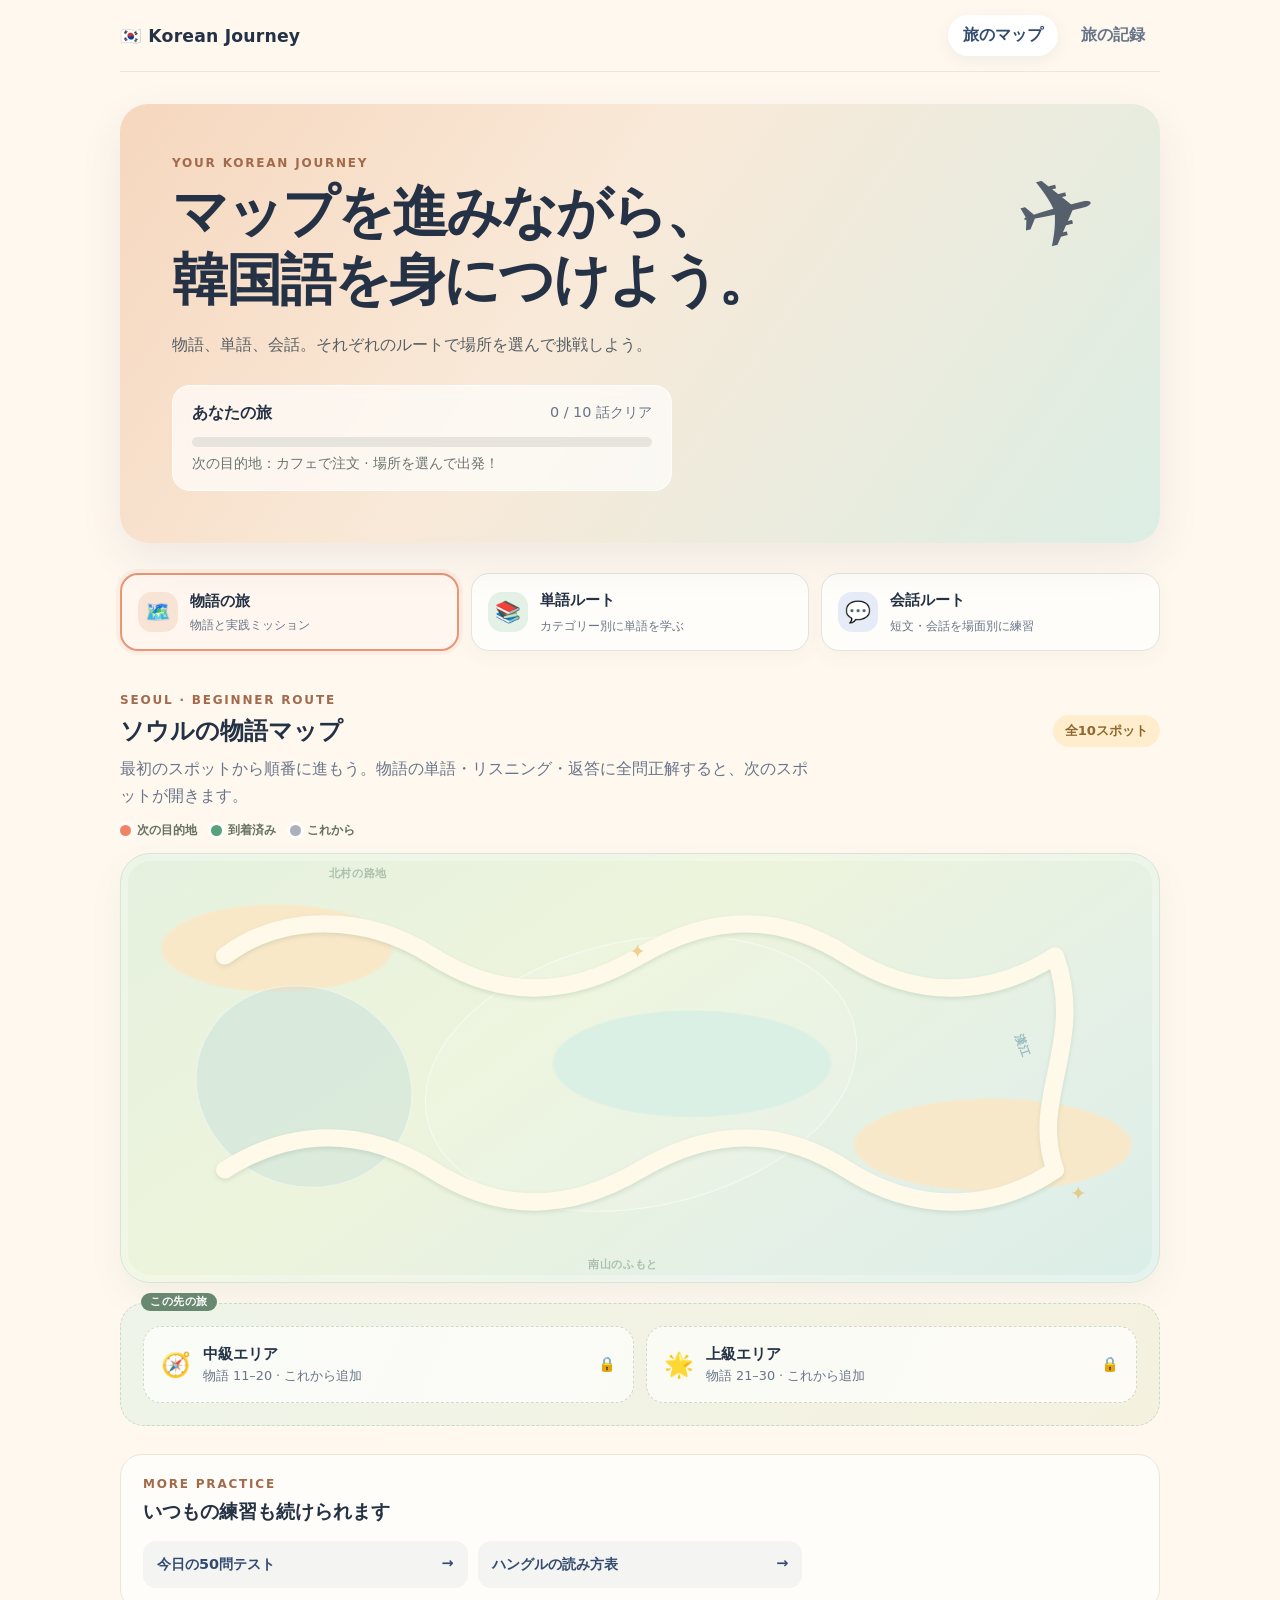
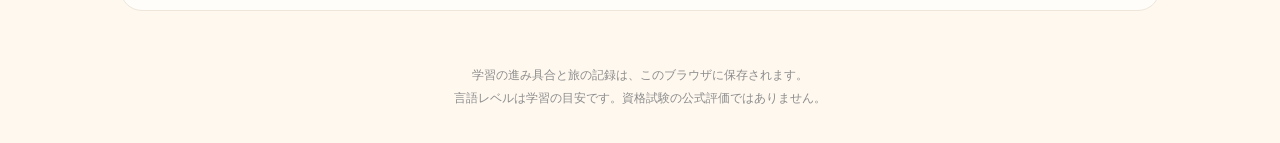
==== index.html @ 460789d8 "Add files via upload" ====
<!doctype html>
<html lang="ja">
<head>
  <meta charset="utf-8">
  <meta name="viewport" content="width=device-width, initial-scale=1">
  <meta name="theme-color" content="#fff8ef">
  <title>Korean Journey — 物語で旅する韓国語</title>
  <link rel="stylesheet" href="journey.css?v=route-progress-20261027">
  <script src="audio.js?v=female-audio-20261007" defer></script>
  <script src="journey-data.js?v=journey-episodes-20261027" defer></script>
  <script src="questions.js?v=map-lesson-card-20261027" defer></script>
  <script src="journey.js?v=route-progress-20261027" defer></script>
</head>
<body>
  <main class="journey-app">
    <header class="topbar">
      <a class="brand" href="index.html" aria-label="ホーム">🇰🇷 <span>Korean Journey</span></a>
      <nav aria-label="メニュー">
        <button class="nav-button active" data-screen="homeScreen">旅のマップ</button>
        <button class="nav-button" data-screen="albumScreen">旅の記録</button>
      </nav>
    </header>

    <section id="homeScreen" class="screen">
      <section class="hero">
        <p class="eyebrow">YOUR KOREAN JOURNEY</p>
        <h1><span id="heroTitleFirst">マップを進みながら、</span><br><span id="heroTitleSecond">韓国語を身につけよう。</span></h1>
        <p id="heroDescription">物語、単語、会話。それぞれのルートで場所を選んで挑戦しよう。</p>
        <div id="storyProgressCard" class="progress-card">
          <div class="progress-label"><strong>あなたの旅</strong><span id="progressText">0 / 10 話クリア</span></div>
          <div class="progress-track"><span id="progressFill"></span></div>
          <p id="nextGoal">最初の物語から始めましょう。</p>
        </div>
        <div id="wordProgressCard" class="progress-card route-progress-card" hidden>
          <div class="progress-label"><strong>単語ルートの進み具合</strong><span id="wordProgressText">0 / 0 カテゴリー完了</span></div>
          <div class="progress-track"><span id="wordProgressFill"></span></div>
          <p id="wordProgressDetail">レベルスポットをクリアすると進捗が記録されます。</p>
        </div>
        <div id="conversationProgressCard" class="progress-card route-progress-card" hidden>
          <div class="progress-label"><strong>会話ルートの進み具合</strong><span id="conversationProgressText">0 / 0 会話テーマ完了</span></div>
          <div class="progress-track"><span id="conversationProgressFill"></span></div>
          <p id="conversationProgressDetail">会話スポットをクリアすると進捗が記録されます。</p>
        </div>
      </section>

      <nav class="journey-route-tabs" aria-label="学習ルート">
        <button type="button" class="journey-route-tab active" data-route="story" aria-pressed="true"><span>🗺️</span><strong>物語の旅</strong><small>物語と実践ミッション</small></button>
        <button type="button" class="journey-route-tab" data-route="word" aria-pressed="false"><span>📚</span><strong>単語ルート</strong><small>カテゴリー別に単語を学ぶ</small></button>
        <button type="button" class="journey-route-tab" data-route="conversation" aria-pressed="false"><span>💬</span><strong>会話ルート</strong><small>短文・会話を場面別に練習</small></button>
      </nav>

      <div id="storyRoutePanel" class="journey-route-panel">
        <section class="map-section" aria-labelledby="mapTitle">
          <div class="section-heading"><div><p class="eyebrow">SEOUL · BEGINNER ROUTE</p><h2 id="mapTitle">ソウルの物語マップ</h2></div><span class="pill">全10スポット</span></div>
          <p class="map-instruction">最初のスポットから順番に進もう。物語の単語・リスニング・返答に全問正解すると、次のスポットが開きます。</p>
          <div class="map-legend" aria-label="マップの見方"><span><i class="legend-dot current"></i>次の目的地</span><span><i class="legend-dot cleared"></i>到着済み</span><span><i class="legend-dot locked"></i>これから</span></div>
          <div class="map-landscape">
            <span class="map-label label-north">北村の路地</span><span class="map-label label-river">漢江</span><span class="map-label label-south">南山のふもと</span>
            <svg class="route-line" viewBox="0 0 1000 420" preserveAspectRatio="none" aria-hidden="true">
              <path d="M100 100 C155 58 235 58 300 100 S430 142 500 100 S635 58 700 100 S835 142 900 100 C930 185 875 240 900 310 C840 352 765 352 700 310 S570 268 500 310 S365 352 300 310 S165 268 100 310" />
            </svg>
            <div id="storyMap" class="story-map" aria-label="物語を進めるソウルの旅ルート"></div>
            <span class="map-sparkle sparkle-one" aria-hidden="true">✦</span><span class="map-sparkle sparkle-two" aria-hidden="true">✦</span>
          </div>
          <section class="future-levels">
            <article><span>🧭</span><div><strong>中級エリア</strong><p>物語 11–20 · これから追加</p></div><span class="lock">🔒</span></article>
            <article><span>🌟</span><div><strong>上級エリア</strong><p>物語 21–30 · これから追加</p></div><span class="lock">🔒</span></article>
          </section>
        </section>
      </div>

      <section id="wordRoutePanel" class="journey-route-panel quiz-route-panel" hidden aria-labelledby="wordRouteTitle">
        <div class="section-heading"><div><p class="eyebrow">WORD TRAIL</p><h2 id="wordRouteTitle">単語ルート</h2></div><span class="pill">7エリア · 最大5レベル</span></div>
        <p class="map-instruction">カテゴリーごとにLevel 1から挑戦。選んだスポットの問題を全問解き、満点で次のレベルへ進もう。</p>
        <div class="direction-picker" role="group" aria-label="単語の出題方向">
          <button type="button" class="direction-option active" data-direction="ko-jp" aria-pressed="true">韓国語 → 日本語</button>
          <button type="button" class="direction-option" data-direction="jp-ko" aria-pressed="false">日本語 → 韓国語</button>
        </div>
        <div id="wordRouteMap" class="quiz-route-map"></div>
      </section>

      <section id="conversationRoutePanel" class="journey-route-panel quiz-route-panel" hidden aria-labelledby="conversationRouteTitle">
        <div class="section-heading"><div><p class="eyebrow">CONVERSATION TRAIL</p><h2 id="conversationRouteTitle">会話ルート</h2></div><span class="pill">短文・会話の練習</span></div>
        <p class="map-instruction">カテゴリーごとにLevel 1から挑戦。選んだスポットの短文・会話を全問解き、満点で次のレベルへ進もう。</p>
        <div class="direction-picker" role="group" aria-label="会話の出題方向">
          <button type="button" class="direction-option active" data-direction="ko-jp" aria-pressed="true">韓国語 → 日本語</button>
          <button type="button" class="direction-option" data-direction="jp-ko" aria-pressed="false">日本語 → 韓国語</button>
        </div>
        <div id="conversationRouteMap" class="quiz-route-map"></div>
      </section>

      <section class="tool-links">
        <div><p class="eyebrow">MORE PRACTICE</p><h2>いつもの練習も続けられます</h2></div>
        <div class="tool-link-grid">
          <a href="daily-test.html">今日の50問テスト <span>→</span></a>
          <a href="hangul.html">ハングルの読み方表 <span>→</span></a>
        </div>
      </section>
    </section>

    <section id="lessonScreen" class="screen" hidden>
      <button class="back-button" data-go-home>← 旅のマップ</button>
      <div id="lessonContent"></div>
    </section>

    <section id="albumScreen" class="screen" hidden>
      <button class="back-button" data-go-home>← 旅のマップ</button>
      <p class="eyebrow">MEMORY ALBUM</p>
      <h1 class="page-title">旅の記録</h1>
      <p class="lead">韓国語を使ってみた場所や日付、写真・動画を振り返れます。</p>
      <div id="albumContent" class="album-grid"></div>
    </section>

    <footer><p>学習の進み具合と旅の記録は、このブラウザに保存されます。</p><p>言語レベルは学習の目安です。資格試験の公式評価ではありません。</p></footer>
  </main>
</body>
</html>
---- journey.css ----
:root{color-scheme:light;--ink:#253246;--muted:#687589;--navy:#344b70;--coral:#e88366;--mint:#4f9b81;--gold:#e0af55;--paper:#fffdf9;--line:#eee6db;--shadow:0 16px 44px rgba(44,55,72,.08)}
*{box-sizing:border-box}body{margin:0;background:#fff8ef;color:var(--ink);font-family:system-ui,-apple-system,BlinkMacSystemFont,"Hiragino Kaku Gothic ProN","Yu Gothic",sans-serif;text-align:left}button,input,textarea{font:inherit}button{cursor:pointer}.journey-app{width:min(100% - 32px,1040px);margin:0 auto}.topbar{height:72px;display:flex;justify-content:space-between;align-items:center;border-bottom:1px solid rgba(87,74,63,.1)}.brand{color:var(--ink);text-decoration:none;font-weight:850;letter-spacing:.01em;font-size:1.08rem}.topbar nav{display:flex;gap:8px}.nav-button,.back-button,.light-button,.secondary-button{border:0;border-radius:999px;background:transparent;color:var(--muted);padding:10px 15px;font-weight:700}.nav-button.active{background:#fff;color:var(--navy);box-shadow:0 4px 16px #33415512}.screen{padding:32px 0 50px}.screen[hidden]{display:none}.hero{position:relative;overflow:hidden;padding:clamp(26px,5vw,52px);border-radius:28px;background:linear-gradient(125deg,#f6d7be 0%,#f9e9d8 42%,#dceee4 100%);box-shadow:var(--shadow)}.hero:after{content:"✈️";position:absolute;right:6%;top:12%;font-size:clamp(3rem,8vw,6rem);opacity:.75;transform:rotate(-14deg)}.eyebrow{margin:0 0 8px;color:#a26a4b;font-size:.75rem;font-weight:850;letter-spacing:.15em}.hero h1,.page-title,.lesson-heading h1{margin:0;font-size:clamp(2rem,5vw,3.5rem);line-height:1.22;letter-spacing:-.035em}.hero>p:not(.eyebrow){max-width:560px;color:#575e63;line-height:1.8}.progress-card{max-width:500px;margin-top:26px;padding:17px 19px;border:1px solid #ffffffb5;border-radius:18px;background:#ffffffa8;backdrop-filter:blur(6px)}.progress-label{display:flex;justify-content:space-between;gap:12px}.progress-label span{color:var(--muted);font-size:.9rem}.progress-track{height:10px;margin:13px 0 8px;border-radius:99px;background:#e6e4dc;overflow:hidden}.progress-track span{display:block;width:0;height:100%;border-radius:inherit;background:linear-gradient(90deg,var(--coral),var(--gold),var(--mint));transition:width .3s}.progress-card p{margin:0;color:#69746f;font-size:.86rem}.map-section,.tool-links{margin-top:42px}.section-heading{display:flex;justify-content:space-between;align-items:end;margin-bottom:16px}.section-heading h2,.tool-links h2{margin:0;font-size:1.5rem}.pill{padding:7px 12px;border-radius:99px;background:#ffedce;color:#8d6830;font-size:.82rem;font-weight:700}.story-map{display:grid;grid-template-columns:repeat(2,minmax(0,1fr));gap:13px}.episode-card{position:relative;display:grid;grid-template-columns:48px 1fr auto;align-items:center;gap:12px;min-height:124px;padding:18px;border:1px solid var(--line);border-radius:20px;background:var(--paper);box-shadow:0 8px 22px rgba(44,55,72,.04)}.episode-card:nth-child(3n+2){background:#f5fbf8}.episode-card:nth-child(3n){background:#fffaf0}.episode-card.is-locked{opacity:.66}.episode-card.is-cleared{border-color:#9dcbb1}.episode-number{display:grid;place-items:center;width:46px;height:46px;border-radius:15px;background:#f8dfcf;color:#985e43;font-weight:850}.episode-card:nth-child(3n+2) .episode-number{background:#dcede3;color:#37775f}.episode-card:nth-child(3n) .episode-number{background:#f6ebc9;color:#8b6a27}.episode-info{min-width:0}.episode-level{color:#937c6b;font-size:.7rem;font-weight:750;letter-spacing:.04em}.episode-info h3{margin:3px 0;font-size:1rem}.episode-info p{margin:0;color:var(--muted);font-size:.82rem;line-height:1.5}.episode-action{border:0;border-radius:999px;background:var(--navy);color:white;padding:9px 12px;font-size:.78rem;font-weight:750;white-space:nowrap}.episode-action:disabled{background:#e4e5e5;color:#7c8288;cursor:default}.cleared-tag{position:absolute;top:9px;right:12px;color:var(--mint);font-size:.7rem;font-weight:800}.future-levels{display:grid;grid-template-columns:1fr 1fr;gap:12px;margin-top:22px}.future-levels article{display:flex;align-items:center;gap:12px;padding:17px;border:1px dashed #d9d1c6;border-radius:18px;background:#ffffff80}.future-levels article>span:first-child{font-size:1.5rem}.future-levels article div{flex:1}.future-levels strong{font-size:.95rem}.future-levels p{margin:3px 0 0;color:var(--muted);font-size:.8rem}.lock{font-size:.9rem}.tool-links{padding:22px;border:1px solid var(--line);border-radius:22px;background:#fffdf9}.tool-links h2{font-size:1.2rem}.tool-link-grid{display:grid;grid-template-columns:repeat(3,1fr);gap:10px;margin-top:16px}.tool-link-grid a{display:flex;justify-content:space-between;gap:10px;padding:14px;border-radius:13px;background:#f4f5f3;color:var(--navy);font-weight:700;font-size:.9rem;text-decoration:none}.tool-link-grid a:hover{background:#eaf1ec}.back-button{margin:0 0 20px;padding-left:0;color:var(--navy)}.lesson-heading{margin:0 0 22px}.lesson-heading h1{font-size:clamp(1.9rem,4vw,2.8rem)}.lead{max-width:680px;color:var(--muted);line-height:1.75}.stage-nav{display:flex;gap:7px;overflow-x:auto;padding:0 0 9px;margin:0 0 18px;list-style:none}.stage-nav li{flex:none;padding:8px 12px;border:1px solid var(--line);border-radius:99px;color:#8a8d91;background:white;font-size:.78rem;font-weight:700}.stage-nav li.active{border-color:#e9a183;background:#fff0e8;color:#a9543f}.stage-nav li.done{border-color:#a9d0bc;background:#edf8f1;color:#3d8062}.lesson-card{padding:clamp(18px,4vw,30px);border:1px solid var(--line);border-radius:24px;background:white;box-shadow:var(--shadow)}.card-intro{margin-top:0;color:var(--muted);line-height:1.7}.light-button,.secondary-button{border:1px solid #e8e3dc;background:#fff;color:var(--navy)}.dialogue-list{display:grid;gap:12px;padding:0;margin:18px 0;list-style:none}.dialogue-line{width:min(88%,650px);padding:13px 16px;border-radius:16px;background:#f7f4ef}.dialogue-line.from-b{justify-self:end;background:#edf7f1}.dialogue-line small{color:#9a775f;font-size:.76rem;font-weight:750}.line-korean{margin:5px 0;font-size:1.2rem;font-weight:800;line-height:1.5}.line-japanese{margin:4px 0;color:var(--muted)}.audio-button{padding:8px 12px;border:0;border-radius:99px;background:#fff0e7;color:#a5553d;font-size:.84rem;font-weight:750}.audio-large{margin:8px 0 2px;padding:12px 19px;background:#ecf5ef;color:#39755d}.status-text{min-height:1.4em;color:#6e7a83;font-size:.88rem}.primary-button,.mic-button{display:block;width:100%;min-height:52px;margin-top:14px;padding:13px 18px;border:0;border-radius:15px;background:var(--navy);color:white;font-weight:800}.mic-button{background:#39896f}.primary-button:hover,.episode-action:not(:disabled):hover{filter:brightness(1.08)}.quiz-card h2{font-size:clamp(1.3rem,3vw,1.8rem);line-height:1.5}.quiz-count{color:#a26a4b;font-weight:800}.quiz-korean{font-size:2.4rem!important}.answer-choices{display:grid;grid-template-columns:repeat(2,minmax(0,1fr));gap:10px;margin-top:20px}.choice-button{min-height:58px;padding:12px;border:1px solid #e8e3dc;border-radius:14px;background:#fff;color:var(--ink);font-weight:700;text-align:left}.choice-button:hover:not(:disabled){border-color:#c8aa8a;background:#fffaf4}.choice-button.correct{border-color:#7cb697;background:#edf8f1;color:#31724f}.choice-button.incorrect{border-color:#dc8b7d;background:#fff0ed;color:#a84d40}.quiz-feedback{min-height:1.5em;color:#687589;line-height:1.6}.reply-prompt{padding:16px;border-radius:15px;background:#f7f4ef;font-size:1.1rem;font-weight:750;line-height:1.7}.mission-form{display:grid;gap:14px}.mission-form h2{margin:0}.mission-form label{display:grid;gap:7px;color:#526072;font-size:.9rem;font-weight:750}.mission-form input,.mission-form textarea{width:100%;padding:12px;border:1px solid #dcdfe2;border-radius:11px;background:white;color:var(--ink)}.mission-form input[type=file]{padding:10px}.album-grid{display:grid;grid-template-columns:repeat(2,minmax(0,1fr));gap:14px}.album-card,.empty-album{padding:20px;border:1px solid var(--line);border-radius:18px;background:white;box-shadow:var(--shadow)}.album-card h2{margin:0;font-size:1.1rem}.album-card p{color:#677384;line-height:1.6}.album-meta{font-size:.82rem}.album-media{display:block;width:100%;max-height:340px;object-fit:cover;border-radius:12px}.empty-album{grid-column:1/-1;color:var(--muted)}footer{padding:0 0 30px;text-align:center;color:#8b8c8c;font-size:.76rem}footer p{margin:6px 0}
@media(max-width:700px){.journey-app{width:min(100% - 22px,600px)}.topbar{height:60px}.brand{font-size:.95rem}.nav-button{padding:8px 10px;font-size:.85rem}.screen{padding-top:18px}.hero{border-radius:22px;padding:25px 21px}.hero:after{right:4%;top:14%;font-size:2.7rem;opacity:.55}.hero h1{font-size:2.05rem;max-width:80%}.hero>p:not(.eyebrow){font-size:.9rem}.progress-card{padding:14px}.story-map{grid-template-columns:1fr;gap:10px}.episode-card{min-height:106px;padding:14px;grid-template-columns:42px 1fr auto;gap:10px}.episode-number{width:40px;height:40px}.episode-action{padding:9px;font-size:.74rem}.future-levels{grid-template-columns:1fr}.tool-links{padding:18px}.tool-link-grid{grid-template-columns:1fr}.tool-link-grid a{padding:13px}.section-heading h2,.tool-links h2{font-size:1.28rem}.lesson-card{border-radius:19px}.dialogue-line{width:94%}.line-korean{font-size:1.08rem}.answer-choices{grid-template-columns:1fr;gap:8px}.choice-button{min-height:53px}.album-grid{grid-template-columns:1fr}.page-title{font-size:2rem}}
@media(prefers-reduced-motion:reduce){*,*::before,*::after{scroll-behavior:auto!important;transition:none!important}}

/* Journey map: make the route and its story destinations the main home experience. */
.map-instruction{max-width:700px;margin:-7px 0 13px;color:var(--muted);line-height:1.65}
.map-legend{display:flex;flex-wrap:wrap;gap:14px;margin:0 0 14px;color:#657264;font-size:.78rem;font-weight:700}
.map-legend span{display:inline-flex;align-items:center;gap:6px}
.legend-dot{width:11px;height:11px;border-radius:50%;background:#b8c0c2;box-shadow:0 0 0 3px #ffffffa8}
.legend-dot.current{background:#f18465}.legend-dot.cleared{background:#55a37c}.legend-dot.locked{background:#aab1ba}
.map-landscape{position:relative;isolation:isolate;overflow:hidden;min-height:430px;padding:24px;border:1px solid #d7e5d8;border-radius:30px;background:radial-gradient(ellipse at 15% 22%,#f9e8c8 0 9%,transparent 9.5%),radial-gradient(ellipse at 84% 68%,#f8e8ca 0 11%,transparent 11.5%),radial-gradient(ellipse at 55% 49%,#d8efe2 0 17%,transparent 17.5%),linear-gradient(145deg,#e5f1df,#edf4dc 40%,#e4f0e7 75%,#dbeee8);box-shadow:inset 0 0 0 7px #ffffff42,0 14px 34px #496b4e12}
.map-landscape:before,.map-landscape:after{position:absolute;z-index:-1;content:"";border:1px solid #ffffff80;border-radius:50%;pointer-events:none}
.map-landscape:before{width:42%;height:62%;left:29%;top:20%;background:#ffffff18;transform:rotate(-12deg)}
.map-landscape:after{width:21%;height:46%;left:7%;top:31%;background:#b6d7dc55;transform:rotate(24deg)}
.map-label{position:absolute;z-index:0;color:#6d917d80;font-size:.7rem;font-weight:800;letter-spacing:.06em;pointer-events:none}
.label-north{top:12px;left:20%}.label-river{right:12%;top:43%;color:#538d9a8c;transform:rotate(70deg)}.label-south{bottom:10px;left:45%}
.route-line{position:absolute;inset:0;width:100%;height:100%;z-index:0;overflow:visible;pointer-events:none}
.route-line path{fill:none;stroke:#fff9e9;stroke-width:17;stroke-linecap:round;stroke-linejoin:round;filter:drop-shadow(0 2px 2px #73947836)}
.map-sparkle{position:absolute;z-index:0;color:#e6b959a8;font-size:1.2rem;pointer-events:none}.sparkle-one{top:20%;left:49%}.sparkle-two{right:7%;bottom:18%}
.journey-app .story-map{position:relative;z-index:1;display:grid;grid-template-columns:repeat(5,minmax(0,1fr));grid-template-rows:repeat(2,minmax(175px,1fr));gap:0 8px;min-height:380px}
.map-stop-wrap{display:flex;align-items:center;min-width:0;padding:8px}
.map-stop-wrap:nth-child(-n+5){grid-row:1}.map-stop-wrap:nth-child(1){grid-column:1}.map-stop-wrap:nth-child(2){grid-column:2}.map-stop-wrap:nth-child(3){grid-column:3}.map-stop-wrap:nth-child(4){grid-column:4}.map-stop-wrap:nth-child(5){grid-column:5}
.map-stop-wrap:nth-child(n+6){grid-row:2}.map-stop-wrap:nth-child(6){grid-column:5}.map-stop-wrap:nth-child(7){grid-column:4}.map-stop-wrap:nth-child(8){grid-column:3}.map-stop-wrap:nth-child(9){grid-column:2}.map-stop-wrap:nth-child(10){grid-column:1}
.map-stop{position:relative;display:flex;flex-direction:column;align-items:flex-start;gap:5px;width:100%;min-height:150px;padding:14px 13px 13px;border:1px solid #ffffffd9;border-radius:20px;background:#fffefaed;color:var(--ink);text-align:left;box-shadow:0 7px 20px #33415518;transition:transform .18s,box-shadow .18s,border-color .18s}
.map-stop:not(:disabled):hover{transform:translateY(-3px);box-shadow:0 12px 24px #33415525}
.map-stop-wrap.is-current .map-stop{border:2px solid #ee9878;background:#fffaf3;box-shadow:0 0 0 5px #ee98782c,0 10px 25px #33415520}
.map-stop-wrap.is-cleared .map-stop{border-color:#90c6a4;background:#f6fff8ed}
.map-stop:disabled{cursor:not-allowed;color:#828b8c;background:#f5f6f2dd}
.stop-marker{display:grid;place-items:center;width:36px;height:36px;margin-top:0;border:3px solid white;border-radius:50%;background:#ed9876;font-size:1.12rem;box-shadow:0 3px 9px #33415520}
.map-stop-wrap.is-cleared .stop-marker{background:#64ad82}.map-stop:disabled .stop-marker{background:#abb3b1;filter:grayscale(.45)}
.stop-number{position:absolute;top:10px;right:11px;color:#89928c;font-size:.68rem;font-weight:850;letter-spacing:.06em}
.stop-details{display:grid;gap:3px;width:100%;min-width:0}
.stop-location{overflow:hidden;color:#668470;font-size:.65rem;font-weight:800;text-overflow:ellipsis;white-space:nowrap}
.stop-title{font-size:.87rem;line-height:1.35}
.stop-scene{display:-webkit-box;overflow:hidden;color:#6f7981;font-size:.69rem;line-height:1.4;-webkit-box-orient:vertical;-webkit-line-clamp:2}
.stop-state{margin-top:3px;color:#9d644e;font-size:.64rem;font-weight:800;line-height:1.35}
.map-stop-wrap.is-cleared .stop-state{color:#39835d}.map-stop:disabled .stop-state{color:#788183}
.future-levels{position:relative;margin-top:20px;padding:22px;border:1px dashed #c9d9cc;border-radius:24px;background:linear-gradient(115deg,#eef4e9,#f5f1df)}
.future-levels:before{content:"この先の旅";position:absolute;top:-11px;left:20px;padding:2px 9px;border-radius:99px;background:#698871;color:white;font-size:.68rem;font-weight:800;letter-spacing:.05em}
.future-levels article{border-color:#d1d9c9;background:#ffffffad}
.tool-links{margin-top:28px}
@media(max-width:760px){
  .map-landscape{min-height:0;padding:18px 12px 18px 27px;border-radius:24px}
  .map-landscape:after{width:12%;height:70%;left:8px;top:15%;transform:rotate(7deg)}
  .route-line{display:none}
  .journey-app .story-map{display:grid;grid-template-columns:1fr;grid-template-rows:none;gap:9px;min-height:0}
  .map-stop-wrap,.map-stop-wrap:nth-child(n){grid-column:1;grid-row:auto;position:relative;padding:3px 0 3px 12px}
  .map-stop-wrap:before{position:absolute;left:0;top:-12px;bottom:-12px;width:3px;border-radius:99px;background:repeating-linear-gradient(to bottom,#fff7e7 0 8px,#c3d8c2 8px 15px);content:""}
  .map-stop-wrap:first-child:before{top:50%}.map-stop-wrap:last-child:before{bottom:50%}
  .map-stop{display:grid;grid-template-columns:38px 1fr;align-items:center;column-gap:10px;min-height:94px;padding:12px;border-radius:17px}
  .stop-marker{grid-column:1;grid-row:1 / span 2;width:35px;height:35px;margin:0}
  .stop-number{top:9px;right:10px}
  .stop-details{grid-column:2;grid-row:1 / span 2;padding-right:18px}
  .stop-location{font-size:.68rem}.stop-title{font-size:.91rem}.stop-scene{font-size:.73rem;-webkit-line-clamp:1}.stop-state{font-size:.68rem}
  .map-label{font-size:.62rem}.label-north{left:auto;right:14px;top:8px}.label-river{display:none}.label-south{left:auto;right:14px;bottom:6px}
}
@media(max-width:420px){.map-instruction{font-size:.89rem}.map-legend{gap:9px;font-size:.7rem}.map-landscape{padding-left:20px;padding-right:9px}.stop-scene{max-width:250px}}

.journey-route-tabs{display:grid;grid-template-columns:repeat(3,minmax(0,1fr));gap:12px;margin:30px 0 24px}
.journey-route-tab{display:grid;grid-template-columns:42px 1fr;grid-template-rows:auto auto;align-items:center;column-gap:10px;min-height:78px;padding:13px 16px;border:1px solid #e5e3db;border-radius:18px;background:#fffdf9;color:var(--ink);text-align:left;box-shadow:0 7px 20px #3341550a;transition:transform .18s,border-color .18s,box-shadow .18s}
.journey-route-tab:hover{transform:translateY(-2px);box-shadow:0 10px 25px #33415515}
.journey-route-tab.active{border:2px solid #e99576;background:#fff7ef;box-shadow:0 0 0 4px #e995761a}
.journey-route-tab>span{grid-row:1 / span 2;display:grid;place-items:center;width:40px;height:40px;border-radius:14px;background:#f7e4d5;font-size:1.3rem}
.journey-route-tab:nth-child(2)>span{background:#e3f1e7}.journey-route-tab:nth-child(3)>span{background:#e5ebf7}
.journey-route-tab strong{font-size:.94rem}.journey-route-tab small{color:var(--muted);font-size:.72rem;line-height:1.4}
.journey-route-panel[hidden]{display:none}
.quiz-route-panel{padding-top:22px}
.direction-picker{display:flex;flex-wrap:wrap;gap:8px;margin:16px 0 20px}
.direction-option{padding:9px 14px;border:1px solid #dfe4de;border-radius:999px;background:#fff;color:#53625a;font-size:.82rem;font-weight:750}
.direction-option.active{border-color:#5d9b7d;background:#eaf5ee;color:#2d6e4e}
.quiz-route-map{display:grid;grid-template-columns:repeat(2,minmax(0,1fr));gap:16px}
.quiz-zone{position:relative;overflow:hidden;padding:18px 18px 16px;border:1px solid #e4e6dc;border-radius:22px;background:linear-gradient(145deg,#fffefa,#f6f8ef);box-shadow:0 9px 24px #344b7009}
.quiz-zone:after{position:absolute;right:-30px;bottom:-50px;width:140px;height:140px;border:1px solid #d9e8d977;border-radius:50%;content:"";pointer-events:none}
.quiz-zone.tone-coral{background:linear-gradient(145deg,#fffaf4,#f9eee5)}.quiz-zone.tone-mint{background:linear-gradient(145deg,#f7fff9,#eaf4e9)}.quiz-zone.tone-blue{background:linear-gradient(145deg,#f9fbff,#e9eff8)}.quiz-zone.tone-gold{background:linear-gradient(145deg,#fffdf4,#f5efd9)}
.quiz-zone-heading{position:relative;z-index:1;display:flex;align-items:center;gap:11px;margin-bottom:14px}
.zone-icon{display:grid;place-items:center;width:44px;height:44px;flex:none;border:1px solid #ffffffd9;border-radius:15px;background:#ffffffbf;font-size:1.35rem;box-shadow:0 3px 10px #344b700d}
.zone-title-group{display:grid;gap:2px;min-width:0}.zone-title-group small{color:#788783;font-size:.69rem;font-weight:750}.zone-title-group strong{font-size:1.02rem}.zone-total{margin-left:auto;padding:5px 9px;border-radius:999px;background:#ffffffb8;color:#6b7971;font-size:.7rem;font-weight:800;white-space:nowrap}
.quiz-level-track{position:relative;z-index:1;display:grid;grid-template-columns:repeat(5,minmax(0,1fr));gap:7px;padding-top:7px}
.quiz-level-track:before{position:absolute;top:24px;left:9%;right:9%;height:5px;border:1px solid #fff;border-radius:99px;background:#d8e6d7;content:""}
.quiz-level-node{position:relative;z-index:1;display:grid;justify-items:center;align-content:start;gap:4px;min-width:0;padding:0 2px 3px;border:0;background:transparent;color:#334d3c;text-align:center}
.level-node-badge{display:grid;place-items:center;width:35px;height:35px;border:3px solid white;border-radius:50%;background:#8eb99b;color:white;font-size:.77rem;font-weight:900;box-shadow:0 3px 9px #33415521}
.quiz-level-node.is-visited .level-node-badge{background:#e5a15e}.quiz-level-node.is-complete .level-node-badge{background:#478c68}
.quiz-level-node.is-locked .level-node-badge{background:#b7bfbb}.quiz-level-node:disabled{cursor:default;color:#89908e}
.quiz-level-node.is-open:not(:disabled):hover .level-node-badge{transform:scale(1.11);box-shadow:0 4px 13px #33415530}
.level-node-badge{transition:transform .16s,box-shadow .16s}.quiz-level-node>strong{font-size:.68rem;white-space:nowrap}.quiz-level-node>small{min-height:1.4em;color:#788783;font-size:.57rem;line-height:1.25}
.quiz-route-notice{margin:0 0 16px;padding:11px 14px;border:1px solid #cee4d5;border-radius:14px;background:#eff8f0;color:#326c4f;font-size:.88rem;font-weight:800}
.route-progress-card[hidden]{display:none}
#wordProgressFill{background:linear-gradient(90deg,#69b98a,#337b62)}
#conversationProgressFill{background:linear-gradient(90deg,#7ea4de,#586da8)}
.route-progress-card .progress-label span{text-align:right}
@media(max-width:760px){.journey-route-tabs{gap:8px}.journey-route-tab{grid-template-columns:1fr;justify-items:start;gap:7px;min-height:130px;padding:12px}.journey-route-tab>span{grid-row:auto;width:36px;height:36px;border-radius:12px;font-size:1.15rem}.journey-route-tab small{font-size:.67rem}.quiz-route-map{grid-template-columns:1fr;gap:12px}.quiz-zone{padding:16px}}
@media(max-width:420px){.journey-route-tabs{grid-template-columns:1fr;gap:8px;margin:22px 0 18px}.journey-route-tab{grid-template-columns:38px 1fr;grid-template-rows:auto auto;align-items:center;min-height:68px;padding:10px 12px}.journey-route-tab>span{grid-row:1 / span 2;width:36px;height:36px}.journey-route-tab strong{font-size:.88rem}.journey-route-tab small{font-size:.66rem}.quiz-level-track{gap:3px}.quiz-zone{padding:14px 10px}.level-node-badge{width:32px;height:32px}.quiz-route-panel .section-heading{align-items:center}}
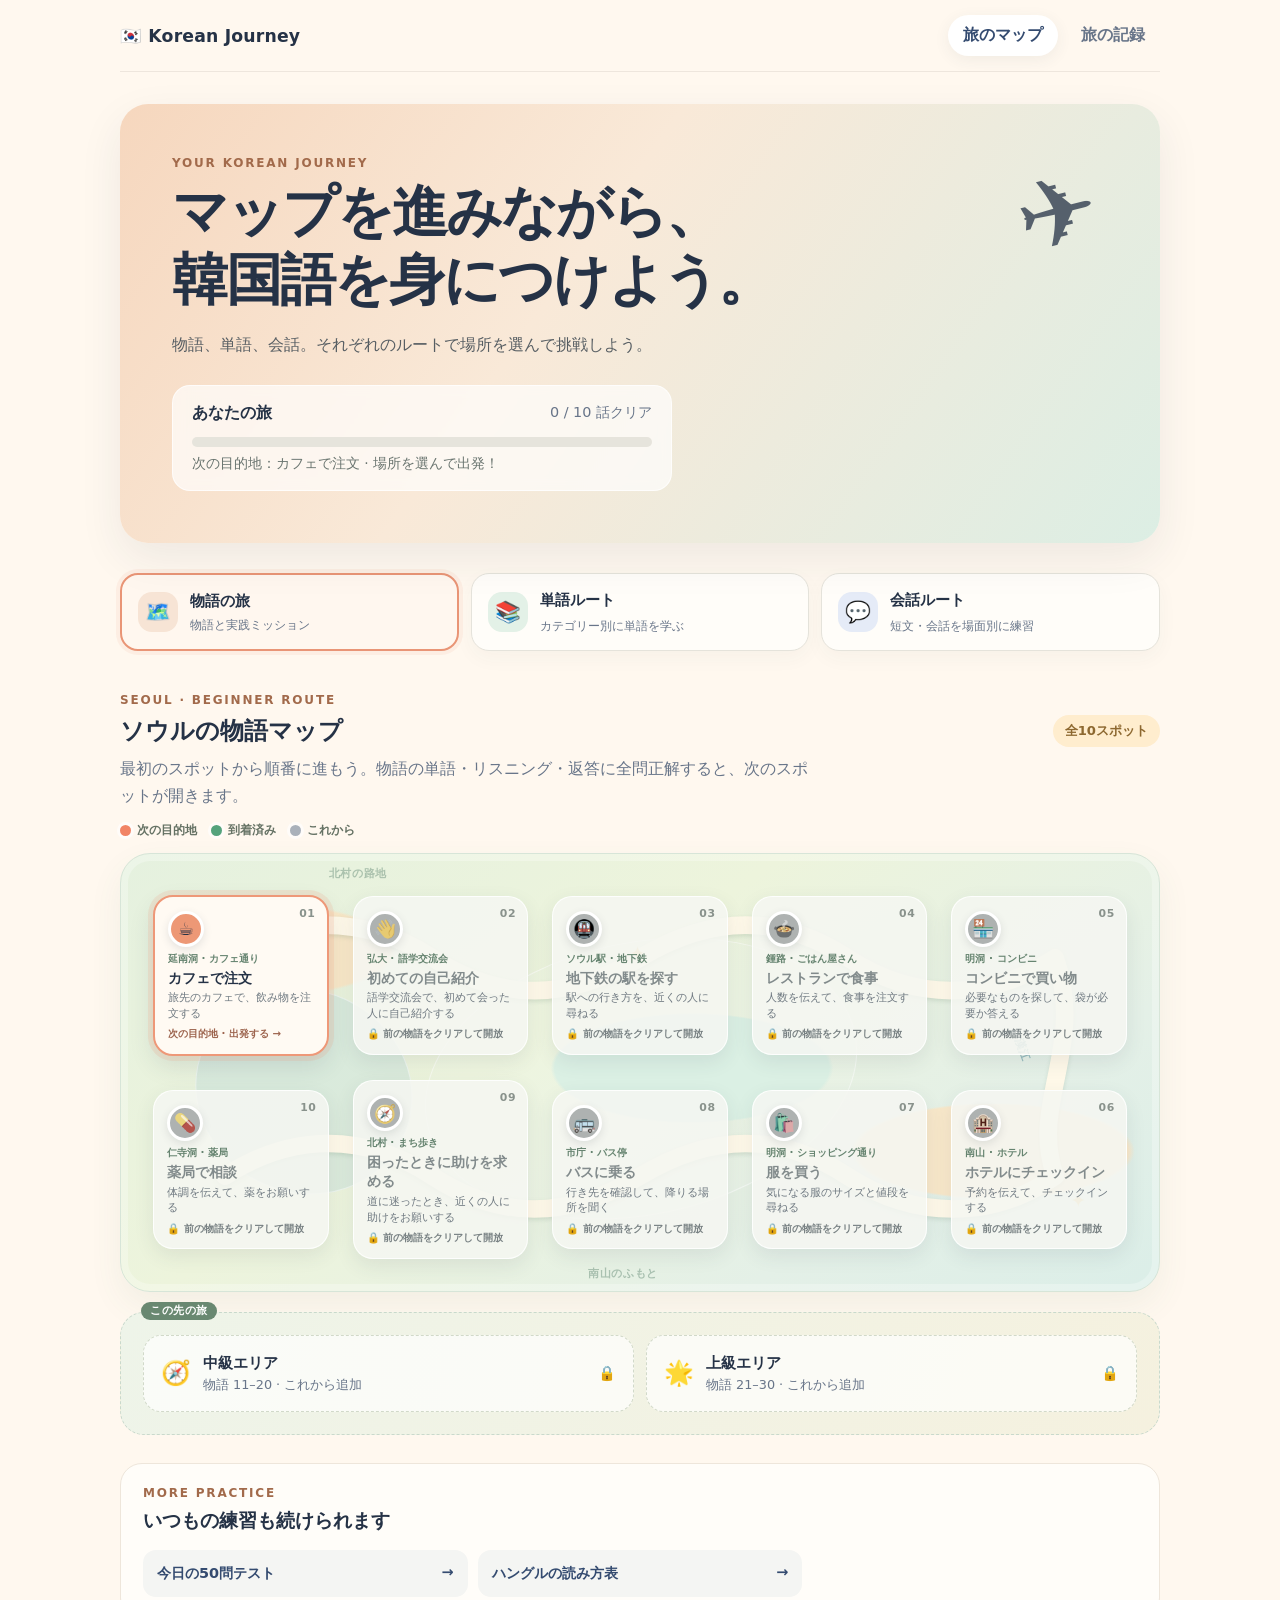
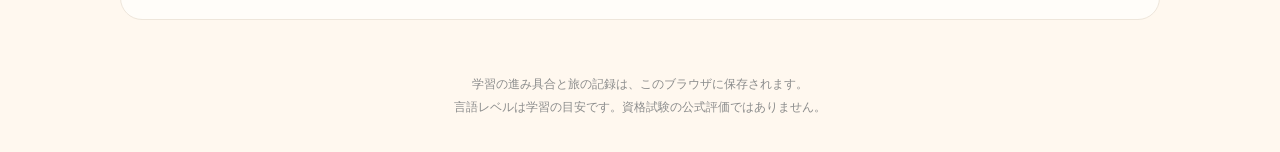
==== commit c518f0cc: "Add files via upload" ====
--- a/index.html
+++ b/index.html
@@ -9,7 +9,7 @@
   <script src="audio.js?v=female-audio-20261007" defer></script>
   <script src="journey-data.js?v=journey-episodes-20261027" defer></script>
   <script src="questions.js?v=map-lesson-card-20261027" defer></script>
-  <script src="journey.js?v=route-progress-20261027" defer></script>
+  <script src="journey.js?v=route-progress-fix-20261027" defer></script>
 </head>
 <body>
   <main class="journey-app">
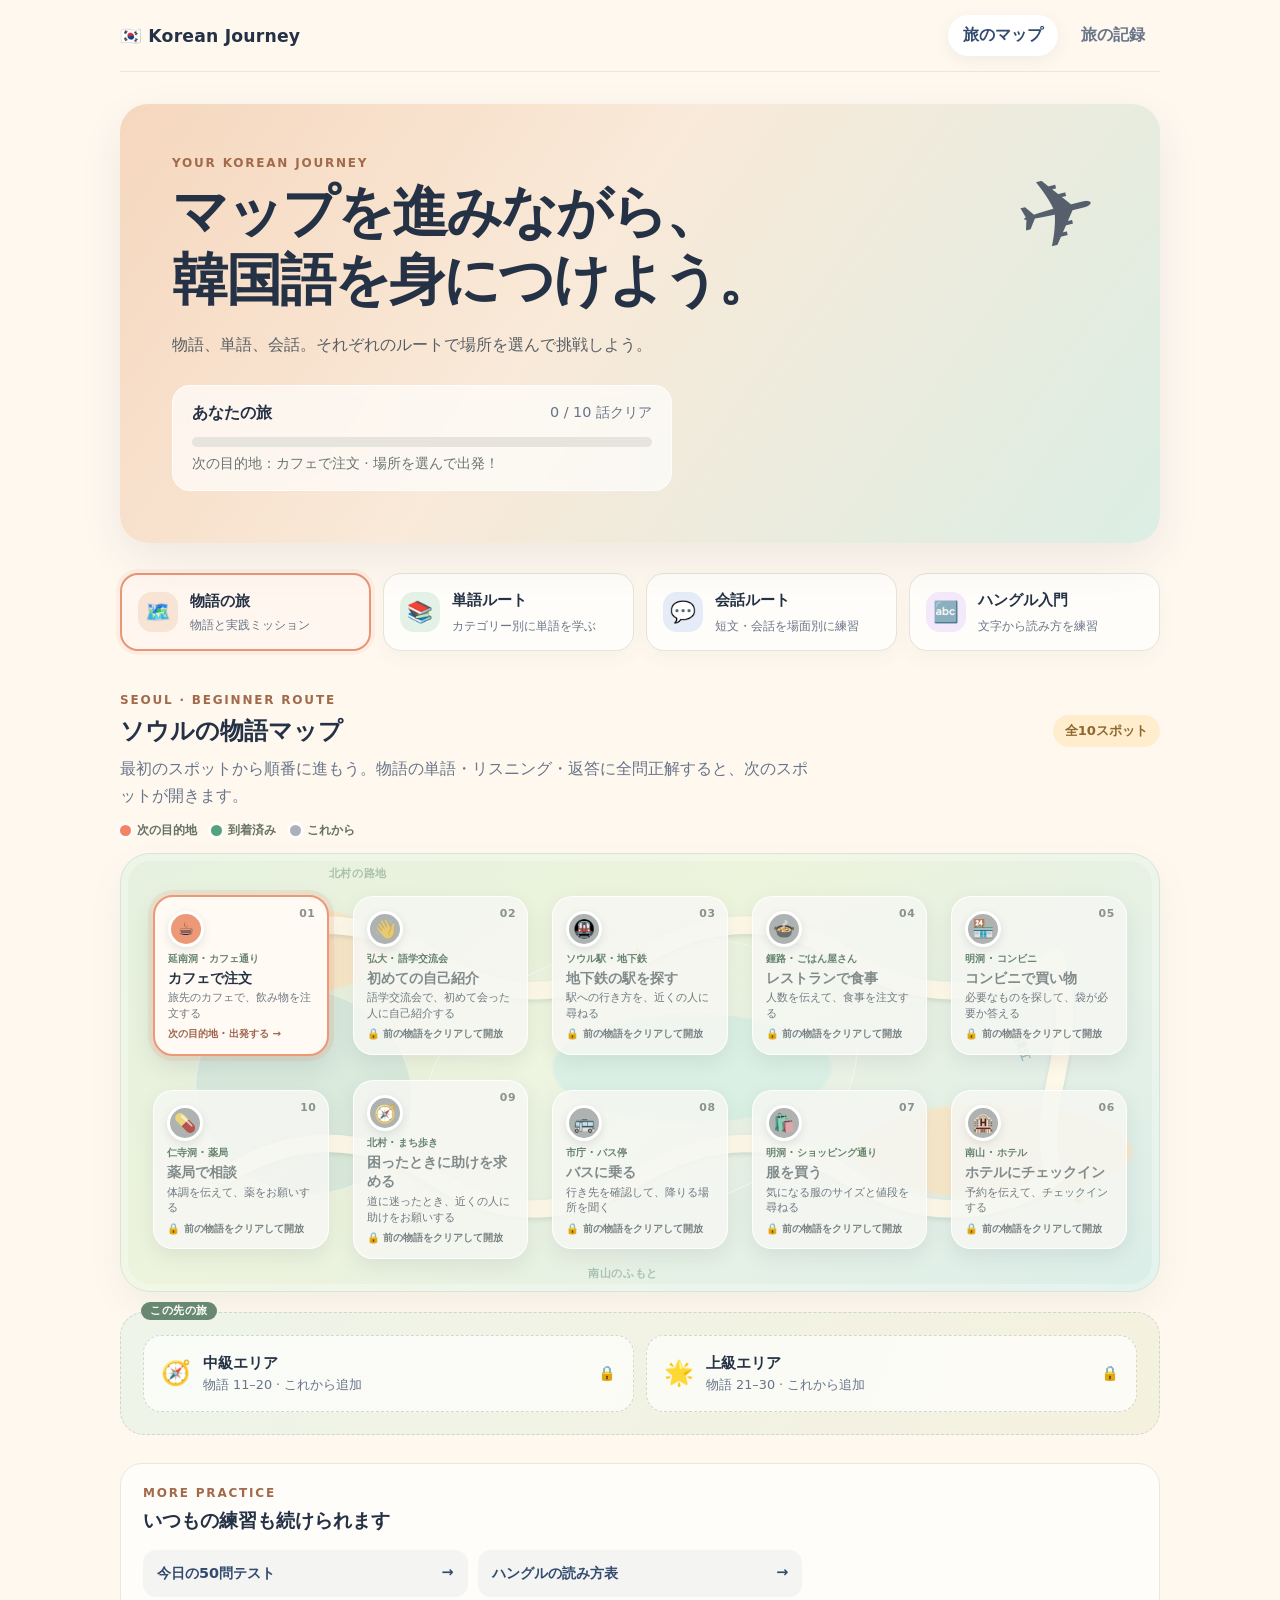
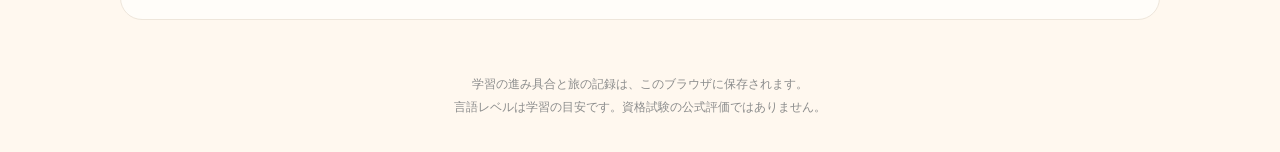
==== commit ceab77ac: "Add files via upload" ====
--- a/index.html
+++ b/index.html
@@ -5,11 +5,11 @@
   <meta name="viewport" content="width=device-width, initial-scale=1">
   <meta name="theme-color" content="#fff8ef">
   <title>Korean Journey — 物語で旅する韓国語</title>
-  <link rel="stylesheet" href="journey.css?v=route-progress-20261027">
+  <link rel="stylesheet" href="journey.css?v=hangul-route-v1-20261027">
   <script src="audio.js?v=female-audio-20261007" defer></script>
   <script src="journey-data.js?v=journey-episodes-20261027" defer></script>
-  <script src="questions.js?v=map-lesson-card-20261027" defer></script>
-  <script src="journey.js?v=route-progress-fix-20261027" defer></script>
+  <script src="questions.js?v=question-bank-map-20261027" defer></script>
+  <script src="journey.js?v=hangul-route-v1-20261027" defer></script>
 </head>
 <body>
   <main class="journey-app">
@@ -41,12 +41,18 @@
           <div class="progress-track"><span id="conversationProgressFill"></span></div>
           <p id="conversationProgressDetail">会話スポットをクリアすると進捗が記録されます。</p>
         </div>
+        <div id="hangulProgressCard" class="progress-card route-progress-card" hidden>
+          <div class="progress-label"><strong>ハングル入門の進み具合</strong><span id="hangulProgressText">0 / 3 レベルクリア</span></div>
+          <div class="progress-track"><span id="hangulProgressFill"></span></div>
+          <p id="hangulProgressDetail">文字の組み合わせとパッチムを順に学びます。</p>
+        </div>
       </section>
 
       <nav class="journey-route-tabs" aria-label="学習ルート">
         <button type="button" class="journey-route-tab active" data-route="story" aria-pressed="true"><span>🗺️</span><strong>物語の旅</strong><small>物語と実践ミッション</small></button>
         <button type="button" class="journey-route-tab" data-route="word" aria-pressed="false"><span>📚</span><strong>単語ルート</strong><small>カテゴリー別に単語を学ぶ</small></button>
         <button type="button" class="journey-route-tab" data-route="conversation" aria-pressed="false"><span>💬</span><strong>会話ルート</strong><small>短文・会話を場面別に練習</small></button>
+        <button type="button" class="journey-route-tab" data-route="hangul" aria-pressed="false"><span>🔤</span><strong>ハングル入門</strong><small>文字から読み方を練習</small></button>
       </nav>
 
       <div id="storyRoutePanel" class="journey-route-panel">
@@ -89,6 +95,15 @@
         <div id="conversationRouteMap" class="quiz-route-map"></div>
       </section>
 
+      <section id="hangulRoutePanel" class="journey-route-panel quiz-route-panel" hidden aria-labelledby="hangulRouteTitle">
+        <div class="section-heading"><div><p class="eyebrow">HANGUL READING PATH</p><h2 id="hangulRouteTitle">ハングル入門ルート</h2></div><span class="pill">全3レベル</span></div>
+        <p class="map-instruction">文字と音の対応から始め、子音と母音の組み合わせ、パッチムへ進みます。各レベルの問題をすべて解いて満点を取ると、次が開きます。</p>
+        <section class="quiz-zone tone-blue hangul-route-zone" aria-label="ハングルの学習レベル">
+          <header class="quiz-zone-heading"><span class="zone-icon">🔤</span><span class="zone-title-group"><small>文字を読めるようになろう</small><strong>ハングルの読み方</strong></span><span class="zone-total">入門コース</span></header>
+          <div id="hangulRouteMap" class="quiz-level-track hangul-level-track"></div>
+        </section>
+      </section>
+
       <section class="tool-links">
         <div><p class="eyebrow">MORE PRACTICE</p><h2>いつもの練習も続けられます</h2></div>
         <div class="tool-link-grid">
--- a/journey.css
+++ b/journey.css
@@ -57,12 +57,12 @@
 }
 @media(max-width:420px){.map-instruction{font-size:.89rem}.map-legend{gap:9px;font-size:.7rem}.map-landscape{padding-left:20px;padding-right:9px}.stop-scene{max-width:250px}}
 
-.journey-route-tabs{display:grid;grid-template-columns:repeat(3,minmax(0,1fr));gap:12px;margin:30px 0 24px}
+.journey-route-tabs{display:grid;grid-template-columns:repeat(4,minmax(0,1fr));gap:12px;margin:30px 0 24px}
 .journey-route-tab{display:grid;grid-template-columns:42px 1fr;grid-template-rows:auto auto;align-items:center;column-gap:10px;min-height:78px;padding:13px 16px;border:1px solid #e5e3db;border-radius:18px;background:#fffdf9;color:var(--ink);text-align:left;box-shadow:0 7px 20px #3341550a;transition:transform .18s,border-color .18s,box-shadow .18s}
 .journey-route-tab:hover{transform:translateY(-2px);box-shadow:0 10px 25px #33415515}
 .journey-route-tab.active{border:2px solid #e99576;background:#fff7ef;box-shadow:0 0 0 4px #e995761a}
 .journey-route-tab>span{grid-row:1 / span 2;display:grid;place-items:center;width:40px;height:40px;border-radius:14px;background:#f7e4d5;font-size:1.3rem}
-.journey-route-tab:nth-child(2)>span{background:#e3f1e7}.journey-route-tab:nth-child(3)>span{background:#e5ebf7}
+.journey-route-tab:nth-child(2)>span{background:#e3f1e7}.journey-route-tab:nth-child(3)>span{background:#e5ebf7}.journey-route-tab:nth-child(4)>span{background:#f3e9fb}
 .journey-route-tab strong{font-size:.94rem}.journey-route-tab small{color:var(--muted);font-size:.72rem;line-height:1.4}
 .journey-route-panel[hidden]{display:none}
 .quiz-route-panel{padding-top:22px}
@@ -77,6 +77,7 @@
 .zone-icon{display:grid;place-items:center;width:44px;height:44px;flex:none;border:1px solid #ffffffd9;border-radius:15px;background:#ffffffbf;font-size:1.35rem;box-shadow:0 3px 10px #344b700d}
 .zone-title-group{display:grid;gap:2px;min-width:0}.zone-title-group small{color:#788783;font-size:.69rem;font-weight:750}.zone-title-group strong{font-size:1.02rem}.zone-total{margin-left:auto;padding:5px 9px;border-radius:999px;background:#ffffffb8;color:#6b7971;font-size:.7rem;font-weight:800;white-space:nowrap}
 .quiz-level-track{position:relative;z-index:1;display:grid;grid-template-columns:repeat(5,minmax(0,1fr));gap:7px;padding-top:7px}
+.hangul-level-track{grid-template-columns:repeat(3,minmax(0,1fr));max-width:750px;margin:0 auto}
 .quiz-level-track:before{position:absolute;top:24px;left:9%;right:9%;height:5px;border:1px solid #fff;border-radius:99px;background:#d8e6d7;content:""}
 .quiz-level-node{position:relative;z-index:1;display:grid;justify-items:center;align-content:start;gap:4px;min-width:0;padding:0 2px 3px;border:0;background:transparent;color:#334d3c;text-align:center}
 .level-node-badge{display:grid;place-items:center;width:35px;height:35px;border:3px solid white;border-radius:50%;background:#8eb99b;color:white;font-size:.77rem;font-weight:900;box-shadow:0 3px 9px #33415521}
@@ -88,6 +89,7 @@
 .route-progress-card[hidden]{display:none}
 #wordProgressFill{background:linear-gradient(90deg,#69b98a,#337b62)}
 #conversationProgressFill{background:linear-gradient(90deg,#7ea4de,#586da8)}
+#hangulProgressFill{background:linear-gradient(90deg,#ba8ee1,#8060b4)}
 .route-progress-card .progress-label span{text-align:right}
-@media(max-width:760px){.journey-route-tabs{gap:8px}.journey-route-tab{grid-template-columns:1fr;justify-items:start;gap:7px;min-height:130px;padding:12px}.journey-route-tab>span{grid-row:auto;width:36px;height:36px;border-radius:12px;font-size:1.15rem}.journey-route-tab small{font-size:.67rem}.quiz-route-map{grid-template-columns:1fr;gap:12px}.quiz-zone{padding:16px}}
-@media(max-width:420px){.journey-route-tabs{grid-template-columns:1fr;gap:8px;margin:22px 0 18px}.journey-route-tab{grid-template-columns:38px 1fr;grid-template-rows:auto auto;align-items:center;min-height:68px;padding:10px 12px}.journey-route-tab>span{grid-row:1 / span 2;width:36px;height:36px}.journey-route-tab strong{font-size:.88rem}.journey-route-tab small{font-size:.66rem}.quiz-level-track{gap:3px}.quiz-zone{padding:14px 10px}.level-node-badge{width:32px;height:32px}.quiz-route-panel .section-heading{align-items:center}}
+@media(max-width:760px){.journey-route-tabs{grid-template-columns:repeat(2,minmax(0,1fr));gap:8px}.journey-route-tab{grid-template-columns:1fr;justify-items:start;gap:7px;min-height:130px;padding:12px}.journey-route-tab>span{grid-row:auto;width:36px;height:36px;border-radius:12px;font-size:1.15rem}.journey-route-tab small{font-size:.67rem}.quiz-route-map{grid-template-columns:1fr;gap:12px}.quiz-zone{padding:16px}}
+@media(max-width:420px){.journey-route-tabs{grid-template-columns:1fr;gap:8px;margin:22px 0 18px}.journey-route-tab{grid-template-columns:38px 1fr;grid-template-rows:auto auto;align-items:center;min-height:68px;padding:10px 12px}.journey-route-tab>span{grid-row:1 / span 2;width:36px;height:36px}.journey-route-tab strong{font-size:.88rem}.journey-route-tab small{font-size:.66rem}.quiz-level-track{gap:3px}.hangul-level-track{grid-template-columns:repeat(3,minmax(0,1fr))}.quiz-zone{padding:14px 10px}.level-node-badge{width:32px;height:32px}.quiz-route-panel .section-heading{align-items:center}}
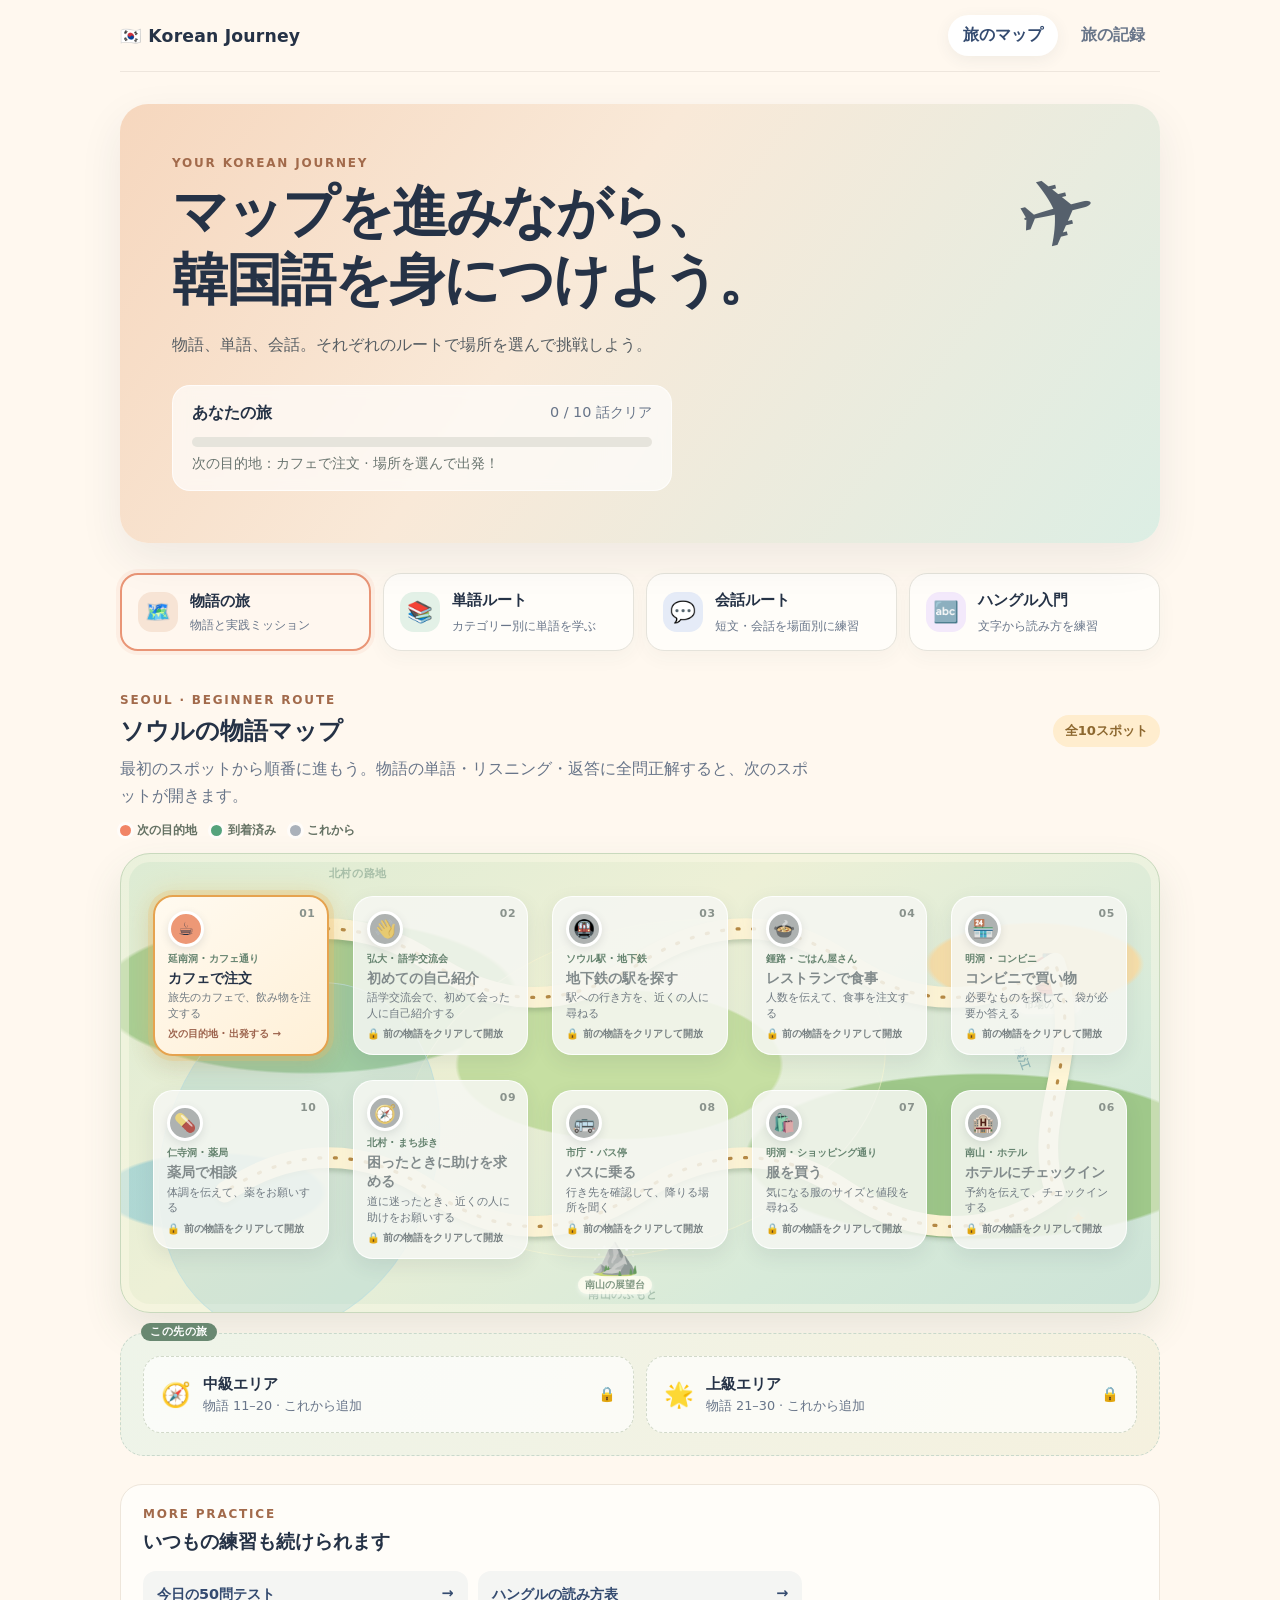
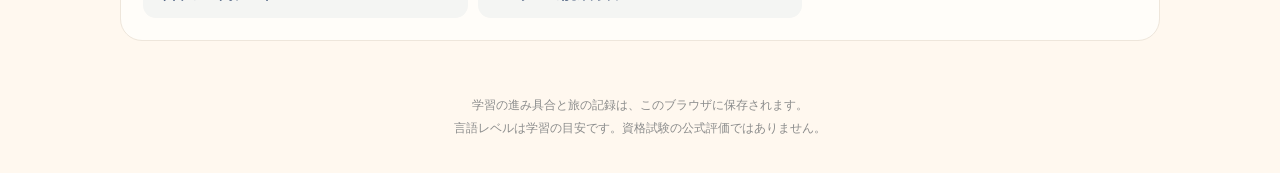
==== commit 12e291c4: "Add files via upload" ====
--- a/index.html
+++ b/index.html
@@ -5,11 +5,11 @@
   <meta name="viewport" content="width=device-width, initial-scale=1">
   <meta name="theme-color" content="#fff8ef">
   <title>Korean Journey — 物語で旅する韓国語</title>
-  <link rel="stylesheet" href="journey.css?v=hangul-route-v1-20261027">
+  <link rel="stylesheet" href="journey.css?v=seoul-adventure-map-v1-20261028">
   <script src="audio.js?v=female-audio-20261007" defer></script>
   <script src="journey-data.js?v=journey-episodes-20261027" defer></script>
   <script src="questions.js?v=question-bank-map-20261027" defer></script>
-  <script src="journey.js?v=hangul-route-v1-20261027" defer></script>
+  <script src="journey.js?v=seoul-adventure-map-v1-20261028" defer></script>
 </head>
 <body>
   <main class="journey-app">
@@ -62,8 +62,12 @@
           <div class="map-legend" aria-label="マップの見方"><span><i class="legend-dot current"></i>次の目的地</span><span><i class="legend-dot cleared"></i>到着済み</span><span><i class="legend-dot locked"></i>これから</span></div>
           <div class="map-landscape">
             <span class="map-label label-north">北村の路地</span><span class="map-label label-river">漢江</span><span class="map-label label-south">南山のふもと</span>
+            <span class="map-landmark landmark-palace" aria-hidden="true"><span>🏯</span><small>宮殿エリア</small></span>
+            <span class="map-landmark landmark-market" aria-hidden="true"><span>🏮</span><small>市場の小道</small></span>
+            <span class="map-landmark landmark-mountain" aria-hidden="true"><span>⛰️</span><small>南山の展望台</small></span>
             <svg class="route-line" viewBox="0 0 1000 420" preserveAspectRatio="none" aria-hidden="true">
               <path d="M100 100 C155 58 235 58 300 100 S430 142 500 100 S635 58 700 100 S835 142 900 100 C930 185 875 240 900 310 C840 352 765 352 700 310 S570 268 500 310 S365 352 300 310 S165 268 100 310" />
+              <path class="route-line-center" d="M100 100 C155 58 235 58 300 100 S430 142 500 100 S635 58 700 100 S835 142 900 100 C930 185 875 240 900 310 C840 352 765 352 700 310 S570 268 500 310 S365 352 300 310 S165 268 100 310" />
             </svg>
             <div id="storyMap" class="story-map" aria-label="物語を進めるソウルの旅ルート"></div>
             <span class="map-sparkle sparkle-one" aria-hidden="true">✦</span><span class="map-sparkle sparkle-two" aria-hidden="true">✦</span>
--- a/journey.css
+++ b/journey.css
@@ -57,6 +57,53 @@
 }
 @media(max-width:420px){.map-instruction{font-size:.89rem}.map-legend{gap:9px;font-size:.7rem}.map-landscape{padding-left:20px;padding-right:9px}.stop-scene{max-width:250px}}
 
+/* Seoul adventure map: richer terrain, landmark callouts, notebook stamps and clear-state glow. */
+.map-landscape{
+  min-height:460px;
+  border-color:#c9d9bd;
+  background:
+    radial-gradient(ellipse at 9% 74%,#7dc3d18a 0 8%,transparent 8.5%),
+    radial-gradient(ellipse at 88% 24%,#f7dfaa 0 8%,transparent 8.5%),
+    radial-gradient(ellipse at 48% 46%,#bedb9a 0 21%,transparent 21.5%),
+    radial-gradient(ellipse at 18% 31%,#a8ce94 0 17%,transparent 17.5%),
+    radial-gradient(ellipse at 83% 66%,#9fc88a 0 19%,transparent 19.5%),
+    linear-gradient(145deg,#dcebd3 0%,#edf0d6 39%,#d7ead9 74%,#cce3d7 100%);
+  box-shadow:inset 0 0 0 8px #fff9e866,0 18px 38px #456b4d20;
+}
+.map-landscape:before{width:47%;height:70%;left:27%;top:16%;border-color:#fff9d478;background:#fff9d421;transform:rotate(-16deg)}
+.map-landscape:after{width:26%;height:78%;left:4%;top:27%;border-color:#c0e1dfbd;background:#83c4d13b;transform:rotate(19deg)}
+.map-landmark{position:absolute;z-index:0;display:grid;justify-items:center;gap:1px;min-width:74px;color:#527259b8;text-align:center;pointer-events:none;filter:drop-shadow(0 2px 2px #ffffffa0)}
+.map-landmark>span{font-size:clamp(1.6rem,3.5vw,2.5rem);line-height:1}
+.map-landmark small{padding:2px 7px;border-radius:99px;background:#fffdf0c9;font-size:.62rem;font-weight:800;white-space:nowrap}
+.landmark-palace{left:5%;top:18%}.landmark-market{right:7%;top:22%}.landmark-mountain{left:44%;bottom:4%}
+.route-line path{stroke:#fff6d7;stroke-width:19;filter:drop-shadow(0 3px 2px #5d795548)}
+.route-line .route-line-center{fill:none;stroke:#b88b45;stroke-width:3;stroke-dasharray:2 13;stroke-linecap:round;filter:none}
+.map-sparkle{color:#edb847d9;text-shadow:0 0 10px #fff6c9;animation:map-sparkle-glow 2.8s ease-in-out infinite alternate}
+.sparkle-two{animation-delay:1.1s}
+@keyframes map-sparkle-glow{from{opacity:.38;transform:scale(.82)}to{opacity:1;transform:scale(1.18)}}
+.map-stop-wrap.is-cleared .map-stop{
+  border-color:#73b88d;
+  background:linear-gradient(145deg,#fbfff4f5,#e8f8e9f2);
+  box-shadow:0 0 0 3px #68bd7a42,0 0 25px 5px #6acb7552,0 10px 22px #315e3d24;
+}
+.map-stop-wrap.is-cleared .map-stop:hover{box-shadow:0 0 0 5px #68bd7a52,0 0 32px 8px #6acb7566,0 14px 28px #315e3d30}
+.map-stop-wrap.is-current .map-stop{border-color:#e6a34f;background:linear-gradient(145deg,#fffaf0,#fff0d7);box-shadow:0 0 0 5px #f0bc6540,0 0 24px 4px #f5ca7052,0 10px 25px #33415520}
+.map-stop-wrap.is-current .stop-marker{animation:current-stop-pulse 1.8s ease-in-out infinite}
+@keyframes current-stop-pulse{50%{box-shadow:0 0 0 8px #f4c76735,0 0 18px #eaa64685}}
+.travel-stamp{position:absolute;z-index:2;top:39px;right:11px;display:grid;place-content:center;width:62px;height:62px;border:2px dashed #d26f57;border-radius:50%;background:#fffaf0e8;color:#b65443;text-align:center;transform:rotate(9deg);box-shadow:0 2px 8px #633a2720;pointer-events:none}
+.travel-stamp small{font-size:.54rem;font-weight:850;letter-spacing:.02em;line-height:1.2}
+.travel-stamp strong{font-size:.94rem;line-height:1.2}
+.map-stop-wrap.is-cleared .stop-details{padding-right:68px}
+@media(max-width:760px){
+  .map-landscape{min-height:0}
+  .map-landmark{opacity:.5;transform:scale(.8)}
+  .landmark-palace{left:auto;right:5px;top:4%}.landmark-market,.landmark-mountain{display:none}
+  .route-line .route-line-center{display:none}
+  .map-stop-wrap.is-cleared .stop-details{padding-right:67px}
+  .travel-stamp{top:16px;right:9px;width:57px;height:57px}
+}
+@media(prefers-reduced-motion:reduce){.map-sparkle,.map-stop-wrap.is-current .stop-marker{animation:none}}
+
 .journey-route-tabs{display:grid;grid-template-columns:repeat(4,minmax(0,1fr));gap:12px;margin:30px 0 24px}
 .journey-route-tab{display:grid;grid-template-columns:42px 1fr;grid-template-rows:auto auto;align-items:center;column-gap:10px;min-height:78px;padding:13px 16px;border:1px solid #e5e3db;border-radius:18px;background:#fffdf9;color:var(--ink);text-align:left;box-shadow:0 7px 20px #3341550a;transition:transform .18s,border-color .18s,box-shadow .18s}
 .journey-route-tab:hover{transform:translateY(-2px);box-shadow:0 10px 25px #33415515}
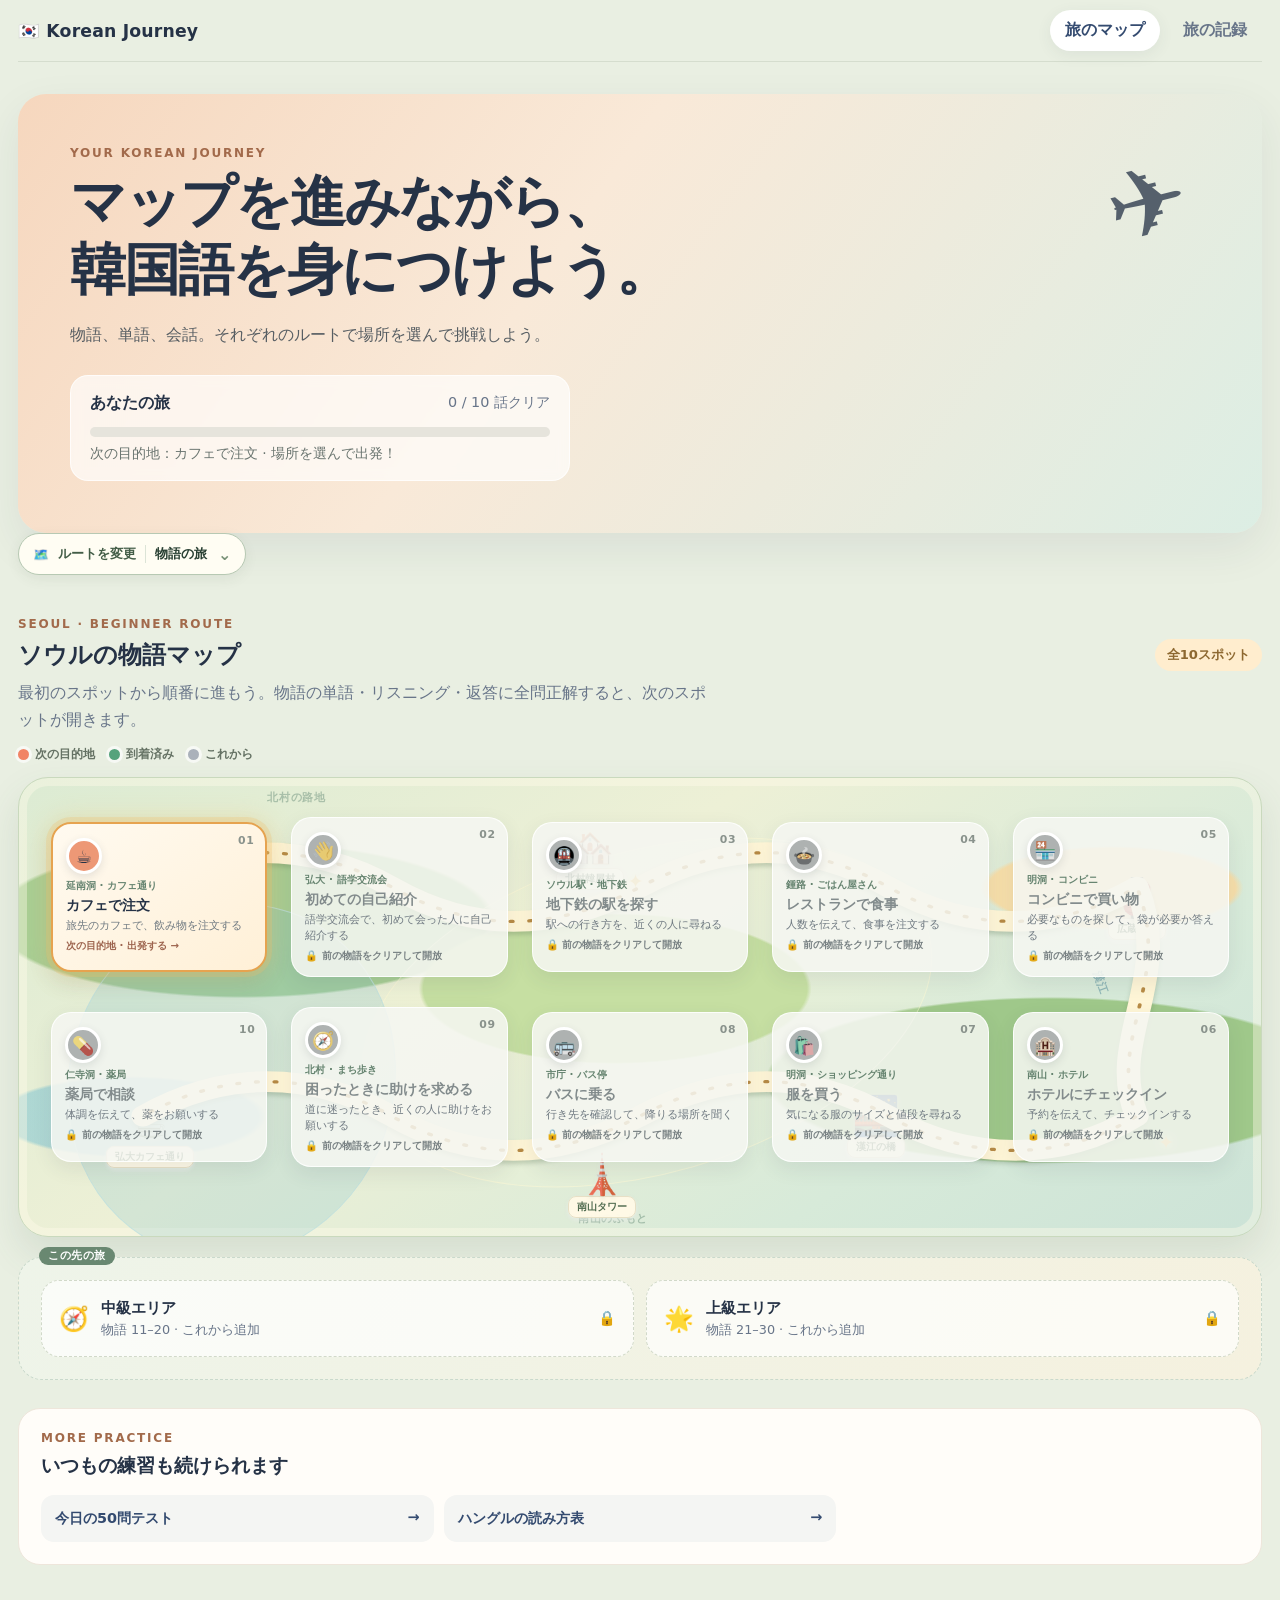
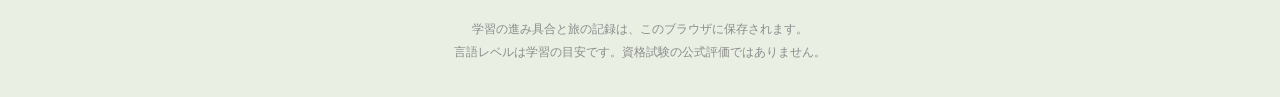
==== commit 26743ba1: "Add files via upload" ====
--- a/index.html
+++ b/index.html
@@ -5,11 +5,11 @@
   <meta name="viewport" content="width=device-width, initial-scale=1">
   <meta name="theme-color" content="#fff8ef">
   <title>Korean Journey — 物語で旅する韓国語</title>
-  <link rel="stylesheet" href="journey.css?v=seoul-adventure-map-v1-20261028">
+  <link rel="stylesheet" href="journey.css?v=map-first-v2-20261028">
   <script src="audio.js?v=female-audio-20261007" defer></script>
   <script src="journey-data.js?v=journey-episodes-20261027" defer></script>
   <script src="questions.js?v=question-bank-map-20261027" defer></script>
-  <script src="journey.js?v=seoul-adventure-map-v1-20261028" defer></script>
+  <script src="journey.js?v=map-first-v2-20261028" defer></script>
 </head>
 <body>
   <main class="journey-app">
@@ -48,12 +48,17 @@
         </div>
       </section>
 
-      <nav class="journey-route-tabs" aria-label="学習ルート">
-        <button type="button" class="journey-route-tab active" data-route="story" aria-pressed="true"><span>🗺️</span><strong>物語の旅</strong><small>物語と実践ミッション</small></button>
-        <button type="button" class="journey-route-tab" data-route="word" aria-pressed="false"><span>📚</span><strong>単語ルート</strong><small>カテゴリー別に単語を学ぶ</small></button>
-        <button type="button" class="journey-route-tab" data-route="conversation" aria-pressed="false"><span>💬</span><strong>会話ルート</strong><small>短文・会話を場面別に練習</small></button>
-        <button type="button" class="journey-route-tab" data-route="hangul" aria-pressed="false"><span>🔤</span><strong>ハングル入門</strong><small>文字から読み方を練習</small></button>
-      </nav>
+      <div class="map-route-picker">
+        <button id="routeMenuToggle" class="route-menu-toggle" type="button" aria-expanded="false" aria-controls="journeyRouteMenu">
+          <span aria-hidden="true">🗺️</span><span>ルートを変更</span><strong id="activeRouteLabel">物語の旅</strong><span class="route-menu-chevron" aria-hidden="true">⌄</span>
+        </button>
+        <nav id="journeyRouteMenu" class="journey-route-menu" aria-label="学習マップを選ぶ" hidden>
+          <button type="button" class="journey-route-tab active" data-route="story" aria-pressed="true"><span>🗺️</span><strong>物語の旅</strong><small>物語と実践ミッション</small></button>
+          <button type="button" class="journey-route-tab" data-route="word" aria-pressed="false"><span>📚</span><strong>単語ルート</strong><small>カテゴリー別に単語を学ぶ</small></button>
+          <button type="button" class="journey-route-tab" data-route="conversation" aria-pressed="false"><span>💬</span><strong>会話ルート</strong><small>短文・会話を場面別に練習</small></button>
+          <button type="button" class="journey-route-tab" data-route="hangul" aria-pressed="false"><span>🔤</span><strong>ハングル入門</strong><small>文字から読み方を練習</small></button>
+        </nav>
+      </div>
 
       <div id="storyRoutePanel" class="journey-route-panel">
         <section class="map-section" aria-labelledby="mapTitle">
@@ -62,9 +67,12 @@
           <div class="map-legend" aria-label="マップの見方"><span><i class="legend-dot current"></i>次の目的地</span><span><i class="legend-dot cleared"></i>到着済み</span><span><i class="legend-dot locked"></i>これから</span></div>
           <div class="map-landscape">
             <span class="map-label label-north">北村の路地</span><span class="map-label label-river">漢江</span><span class="map-label label-south">南山のふもと</span>
-            <span class="map-landmark landmark-palace" aria-hidden="true"><span>🏯</span><small>宮殿エリア</small></span>
-            <span class="map-landmark landmark-market" aria-hidden="true"><span>🏮</span><small>市場の小道</small></span>
-            <span class="map-landmark landmark-mountain" aria-hidden="true"><span>⛰️</span><small>南山の展望台</small></span>
+            <span class="map-landmark landmark-palace" aria-hidden="true"><span>🏯</span><small>景福宮</small></span>
+            <span class="map-landmark landmark-market" aria-hidden="true"><span>🏮</span><small>広蔵市場</small></span>
+            <span class="map-landmark landmark-mountain" aria-hidden="true"><span>🗼</span><small>南山タワー</small></span>
+            <span class="map-landmark landmark-cafe" aria-hidden="true"><span>☕</span><small>弘大カフェ通り</small></span>
+            <span class="map-landmark landmark-hanok" aria-hidden="true"><span>🏘️</span><small>北村韓屋村</small></span>
+            <span class="map-landmark landmark-bridge" aria-hidden="true"><span>🌉</span><small>漢江の橋</small></span>
             <svg class="route-line" viewBox="0 0 1000 420" preserveAspectRatio="none" aria-hidden="true">
               <path d="M100 100 C155 58 235 58 300 100 S430 142 500 100 S635 58 700 100 S835 142 900 100 C930 185 875 240 900 310 C840 352 765 352 700 310 S570 268 500 310 S365 352 300 310 S165 268 100 310" />
               <path class="route-line-center" d="M100 100 C155 58 235 58 300 100 S430 142 500 100 S635 58 700 100 S835 142 900 100 C930 185 875 240 900 310 C840 352 765 352 700 310 S570 268 500 310 S365 352 300 310 S165 268 100 310" />
--- a/journey.css
+++ b/journey.css
@@ -104,6 +104,108 @@
 }
 @media(prefers-reduced-motion:reduce){.map-sparkle,.map-stop-wrap.is-current .stop-marker{animation:none}}
 
+/* Map-first home: keep the Seoul world visible and put route switching in one control. */
+body{background:#e9efe2}
+.journey-app{width:min(100% - 36px,1440px)}
+.topbar{height:62px;border-bottom-color:#61765a25}
+.map-home-screen{height:calc(100svh - 62px);min-height:610px;display:flex;flex-direction:column;gap:10px;padding:12px 0 18px;overflow-y:auto}
+.map-home-screen .hero{display:grid;grid-template-columns:minmax(180px,1fr) auto;align-items:center;gap:8px 24px;flex:none;padding:12px 18px;border:1px solid #ffffffb8;border-radius:18px;background:linear-gradient(105deg,#fffaf0ed,#edf5e8e8 56%,#e2f0e8e8);box-shadow:0 5px 20px #354d3710}
+.map-home-screen .hero:after{display:none}
+.map-home-screen .hero .eyebrow{grid-column:1;margin:0;color:#71856c;font-size:.63rem}
+.map-home-screen .hero h1{grid-column:1;grid-row:2;margin:0;font-size:clamp(1.12rem,2vw,1.55rem);letter-spacing:-.02em;line-height:1.25}
+.map-home-screen .hero h1 br{display:none}
+.map-home-screen .hero>p:not(.eyebrow){display:none}
+.map-home-screen .progress-card{grid-column:2;grid-row:1 / span 2;width:min(100%,330px);margin:0;padding:10px 13px;border-color:#ffffffd9;border-radius:14px;background:#ffffffa9}
+.map-home-screen .progress-label strong{font-size:.84rem}.map-home-screen .progress-label span{font-size:.78rem}
+.map-home-screen .progress-track{height:7px;margin:7px 0 5px}.map-home-screen .progress-card p{font-size:.72rem;line-height:1.35}
+.map-route-picker{position:relative;z-index:8;align-self:flex-start;flex:none}
+.route-menu-toggle{display:flex;align-items:center;gap:9px;min-height:42px;padding:8px 14px;border:1px solid #b7c9b3;border-radius:999px;background:#fffdf3;color:#435d47;font-size:.8rem;font-weight:750;box-shadow:0 4px 14px #354d3712}
+.route-menu-toggle>strong{padding-left:9px;border-left:1px solid #dce4d7;color:#283f32;font-size:.84rem}
+.route-menu-chevron{margin-left:2px;color:#789176;font-size:1rem;transition:transform .18s}
+.route-menu-toggle[aria-expanded="true"] .route-menu-chevron{transform:rotate(180deg)}
+.journey-route-menu{position:absolute;top:calc(100% + 8px);left:0;display:grid;grid-template-columns:repeat(2,minmax(190px,1fr));gap:8px;width:min(470px,calc(100vw - 30px));padding:10px;border:1px solid #d5dfcf;border-radius:18px;background:#fffdf4f5;box-shadow:0 15px 38px #263b2c30;backdrop-filter:blur(12px)}
+.journey-route-menu[hidden]{display:none}
+.journey-route-menu .journey-route-tab{min-height:66px;padding:9px 11px;border-radius:13px;box-shadow:none}
+.journey-route-menu .journey-route-tab strong{font-size:.8rem}.journey-route-menu .journey-route-tab small{font-size:.64rem}
+.journey-route-menu .journey-route-tab>span{width:34px;height:34px;border-radius:11px;font-size:1.1rem}
+.journey-route-menu .journey-route-tab.active{border:1px solid #e99576;background:#fff3e8;box-shadow:0 0 0 2px #e995761a}
+.map-home-screen>.journey-route-panel{flex:1;min-height:0;margin:0;padding:0}
+.map-home-screen .map-section{margin:0}
+.map-home-screen .section-heading{margin:0 0 7px}
+.map-home-screen .section-heading h2{font-size:clamp(1.05rem,1.8vw,1.4rem)}
+.map-home-screen .section-heading .eyebrow{margin-bottom:3px;font-size:.58rem}
+.map-home-screen .map-instruction{max-width:900px;margin:0 0 8px;font-size:.8rem;line-height:1.45}
+.map-home-screen .map-legend{margin:0 0 8px;font-size:.7rem}
+.map-home-screen .map-landscape{min-height:clamp(390px,calc(100svh - 276px),700px);padding:20px;border-radius:24px;background-color:#d9e8ca}
+.map-home-screen .story-map{min-height:clamp(330px,calc(100svh - 355px),620px);grid-template-rows:repeat(2,minmax(150px,1fr))}
+.map-home-screen .map-stop-wrap{padding:8px 5px}
+.map-home-screen .map-stop{min-height:132px;padding:11px 10px;border-radius:16px;background:#fffdf2e8}
+.map-home-screen .stop-marker{width:34px;height:34px}
+.map-home-screen .stop-title{font-size:.8rem}.map-home-screen .stop-scene{font-size:.63rem}.map-home-screen .stop-state{font-size:.6rem}
+.map-landmark{filter:drop-shadow(0 2px 2px #ffffffb8)}
+.map-landmark>span{font-size:clamp(1.8rem,3vw,3rem);filter:drop-shadow(0 3px 2px #394a3824)}
+.map-landmark small{padding:3px 8px;border:1px solid #e7e0c6;border-radius:8px;background:#fff9e6ed;color:#526d51;font-size:.62rem;box-shadow:0 2px 5px #31493415}
+.landmark-cafe{left:7%;bottom:15%}.landmark-hanok{left:43%;top:11%}.landmark-bridge{right:28%;bottom:17%}
+.map-home-screen .quiz-route-panel{position:relative;isolation:isolate;overflow:hidden;padding:15px 17px;border:1px solid #c4d6bd;border-radius:25px;background:radial-gradient(ellipse at 10% 80%,#a3cc9b 0 18%,transparent 18.5%),radial-gradient(ellipse at 85% 18%,#e9d99f 0 13%,transparent 13.5%),radial-gradient(ellipse at 74% 80%,#a9d0bd 0 16%,transparent 16.5%),linear-gradient(145deg,#d9e8c9,#edf0d6 43%,#d4e8dc);box-shadow:inset 0 0 0 6px #fff8e56b,0 10px 27px #425b401c}
+.map-home-screen .quiz-route-panel:before{position:absolute;z-index:-1;inset:9% 4%;border:2px solid #fff6d6a8;border-radius:48% 52% 45% 55%;content:"";transform:rotate(-7deg);pointer-events:none}
+.map-home-screen .quiz-route-panel>.section-heading,.map-home-screen .quiz-route-panel>.map-instruction,.map-home-screen .direction-picker,.map-home-screen .quiz-zone{position:relative;z-index:1}
+.map-home-screen .quiz-route-panel .section-heading h2{font-size:1.2rem}
+.map-home-screen .quiz-route-panel .map-instruction{max-width:740px;margin:0 0 7px}
+.map-home-screen .quiz-route-panel .pill{padding:5px 9px;font-size:.7rem}
+.map-home-screen .direction-picker{margin:8px 0 12px}
+.map-home-screen .direction-option{padding:7px 11px;font-size:.75rem}
+.map-home-screen .quiz-route-map{grid-template-columns:repeat(2,minmax(0,1fr));gap:10px;max-height:calc(100svh - 296px);overflow:auto;padding:3px 5px 8px;scrollbar-color:#a5bd9b transparent;scrollbar-width:thin}
+.map-home-screen .quiz-zone{padding:11px 13px 10px;border-color:#ffffffbd;border-radius:17px;background:#fffdf0e8;box-shadow:0 5px 16px #354d3714}
+.map-home-screen .quiz-zone:after{right:-40px;bottom:-70px;border-color:#9dbc9066}
+.map-home-screen .quiz-zone-heading{gap:8px;margin-bottom:7px}
+.map-home-screen .zone-icon{width:34px;height:34px;border-radius:11px;font-size:1.1rem}
+.map-home-screen .zone-title-group small{font-size:.61rem}.map-home-screen .zone-title-group strong{font-size:.88rem}
+.map-home-screen .zone-total{padding:4px 7px;font-size:.62rem}
+.map-home-screen .quiz-level-track{padding-top:5px}.map-home-screen .quiz-level-track:before{top:21px;height:4px}
+.map-home-screen .level-node-badge{width:30px;height:30px;border-width:2px}
+.map-home-screen .quiz-level-node>strong{font-size:.62rem}.map-home-screen .quiz-level-node>small{font-size:.53rem}
+.map-home-screen .hangul-route-zone{margin-top:10px;padding:14px;border:1px solid #ffffffbd;border-radius:18px;background:#fffdf0e8}
+.map-home-screen .tool-links{display:none}
+@media(max-width:760px){
+  .journey-app{width:calc(100% - 20px)}
+  .topbar{height:56px}.map-home-screen{height:calc(100svh - 56px);min-height:540px;padding-top:8px;gap:8px}
+  .map-home-screen .hero{grid-template-columns:minmax(0,1fr) auto;gap:6px 8px;padding:9px 11px;border-radius:15px}
+  .map-home-screen .hero h1{font-size:1rem}.map-home-screen .hero .eyebrow{font-size:.52rem}
+  .map-home-screen .progress-card{width:min(47vw,220px);padding:8px 9px}
+  .map-home-screen .progress-label{align-items:flex-start;flex-direction:column;gap:1px}.map-home-screen .progress-label strong{font-size:.7rem}.map-home-screen .progress-label span{font-size:.66rem}.map-home-screen .progress-card p{font-size:.61rem}
+  .route-menu-toggle{min-height:38px;padding:7px 11px;font-size:.72rem}.route-menu-toggle>strong{font-size:.76rem}
+  .journey-route-menu{grid-template-columns:1fr;width:min(300px,calc(100vw - 24px));padding:8px}
+  .journey-route-menu .journey-route-tab{grid-template-columns:34px 1fr;grid-template-rows:auto auto;min-height:54px}.journey-route-menu .journey-route-tab>span{grid-row:1 / span 2}
+  .map-home-screen .map-section>.section-heading{margin-bottom:4px}.map-home-screen .section-heading h2{font-size:1rem}.map-home-screen .section-heading .pill{font-size:.62rem;padding:4px 7px}
+  .map-home-screen .map-instruction{font-size:.68rem;line-height:1.35}.map-home-screen .map-legend{gap:8px;font-size:.61rem}
+  .map-home-screen .map-landscape{min-height:clamp(340px,calc(100svh - 234px),660px);padding:12px 9px;border-radius:18px}
+  .map-home-screen .story-map{min-height:clamp(300px,calc(100svh - 286px),600px);grid-template-columns:1fr;grid-template-rows:none;gap:5px}
+  .map-home-screen .map-stop-wrap,.map-home-screen .map-stop-wrap:nth-child(n){padding:3px 0 3px 10px}
+  .map-home-screen .map-stop{min-height:66px;padding:7px 9px;border-radius:13px}
+  .map-home-screen .stop-marker{width:29px;height:29px;font-size:.92rem}.map-home-screen .stop-details{gap:1px}
+  .map-home-screen .stop-location{font-size:.55rem}.map-home-screen .stop-title{font-size:.72rem}.map-home-screen .stop-scene{font-size:.56rem}.map-home-screen .stop-state{margin-top:1px;font-size:.52rem}
+  .map-home-screen .travel-stamp{top:7px;right:7px;width:43px;height:43px}.map-home-screen .travel-stamp strong{font-size:.75rem}.map-home-screen .travel-stamp small{font-size:.44rem}
+  .map-home-screen .map-landmark>span{font-size:1.6rem}.map-home-screen .map-landmark small{font-size:.5rem;padding:2px 5px}
+  .map-home-screen .landmark-hanok{left:auto;right:7px;top:3%}.map-home-screen .landmark-cafe{left:auto;right:7px;bottom:5%}.map-home-screen .landmark-bridge{display:none}
+  .map-home-screen .quiz-route-panel{padding:11px 10px;border-radius:18px}
+  .map-home-screen .quiz-route-panel .section-heading h2{font-size:1rem}.map-home-screen .quiz-route-panel .section-heading{margin-bottom:5px}
+  .map-home-screen .quiz-route-panel .map-instruction{font-size:.65rem}
+  .map-home-screen .direction-picker{margin:6px 0 8px}.map-home-screen .direction-option{padding:6px 8px;font-size:.66rem}
+  .map-home-screen .quiz-route-map{grid-template-columns:1fr;gap:7px;max-height:calc(100svh - 245px);padding:2px 3px 7px}
+  .map-home-screen .quiz-zone{padding:8px 10px;border-radius:14px}
+  .map-home-screen .quiz-zone-heading{margin-bottom:4px}.map-home-screen .zone-icon{width:29px;height:29px;font-size:.95rem}
+  .map-home-screen .zone-title-group small{font-size:.54rem}.map-home-screen .zone-title-group strong{font-size:.77rem}.map-home-screen .zone-total{font-size:.56rem}
+  .map-home-screen .quiz-level-track{gap:2px}.map-home-screen .quiz-level-track:before{top:18px}
+  .map-home-screen .level-node-badge{width:25px;height:25px}.map-home-screen .quiz-level-node>strong{font-size:.55rem}.map-home-screen .quiz-level-node>small{font-size:.46rem}
+  .map-home-screen .hangul-route-zone{margin-top:6px;padding:10px}.map-home-screen .hangul-route-zone .quiz-zone-heading{margin-bottom:8px}
+}
+@media(max-width:390px){
+  .map-home-screen .progress-card{width:45vw}.map-home-screen .hero h1{font-size:.92rem}
+  .map-home-screen .map-landscape{min-height:clamp(320px,calc(100svh - 222px),620px)}
+  .map-home-screen .story-map{min-height:clamp(285px,calc(100svh - 272px),570px)}
+  .map-home-screen .map-stop{min-height:60px}.map-home-screen .stop-state{display:none}
+}
+
 .journey-route-tabs{display:grid;grid-template-columns:repeat(4,minmax(0,1fr));gap:12px;margin:30px 0 24px}
 .journey-route-tab{display:grid;grid-template-columns:42px 1fr;grid-template-rows:auto auto;align-items:center;column-gap:10px;min-height:78px;padding:13px 16px;border:1px solid #e5e3db;border-radius:18px;background:#fffdf9;color:var(--ink);text-align:left;box-shadow:0 7px 20px #3341550a;transition:transform .18s,border-color .18s,box-shadow .18s}
 .journey-route-tab:hover{transform:translateY(-2px);box-shadow:0 10px 25px #33415515}
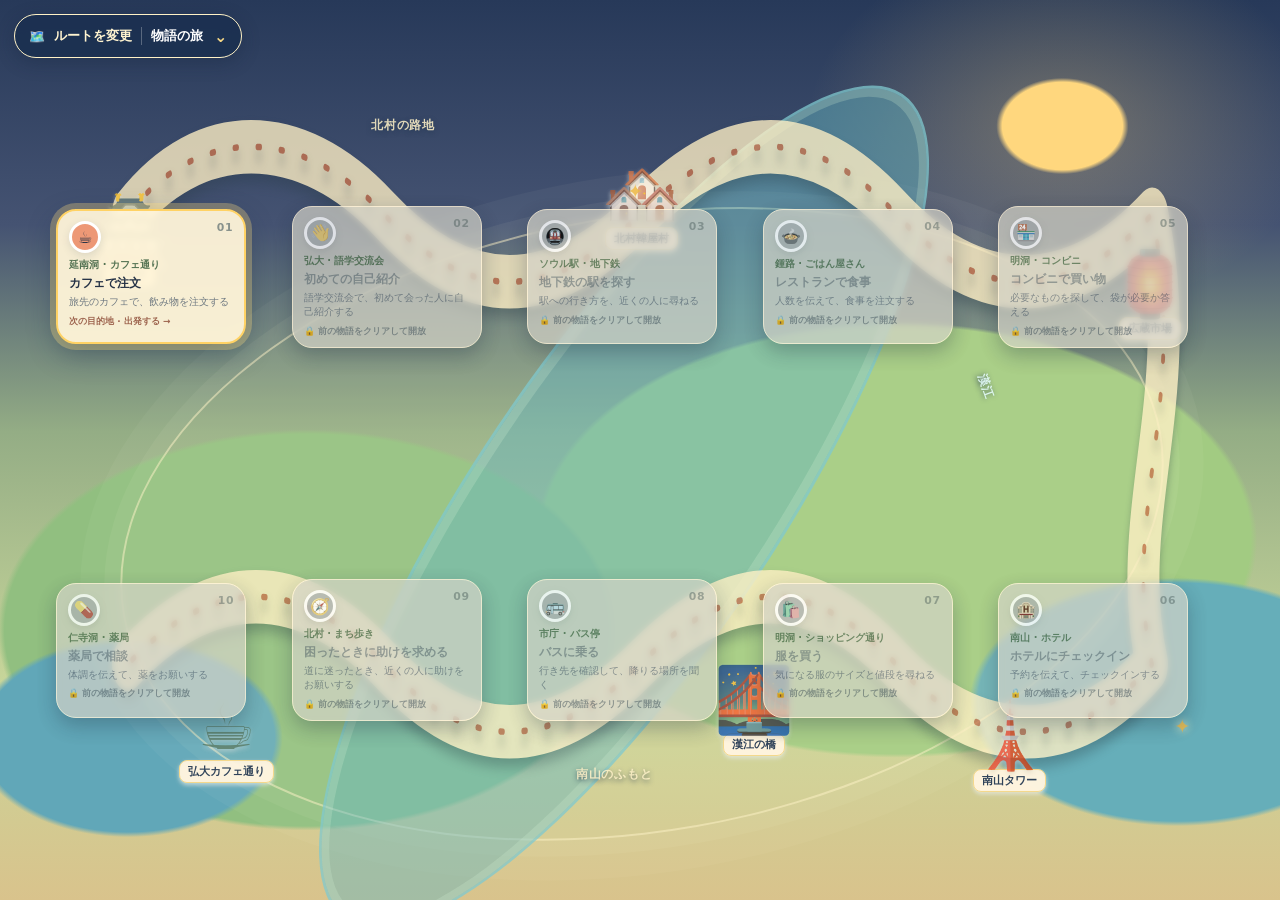
==== commit 47a029f7: "Add files via upload" ====
--- a/index.html
+++ b/index.html
@@ -5,11 +5,11 @@
   <meta name="viewport" content="width=device-width, initial-scale=1">
   <meta name="theme-color" content="#fff8ef">
   <title>Korean Journey — 物語で旅する韓国語</title>
-  <link rel="stylesheet" href="journey.css?v=map-first-v2-20261028">
+  <link rel="stylesheet" href="journey.css?v=full-map-v3-20261028">
   <script src="audio.js?v=female-audio-20261007" defer></script>
   <script src="journey-data.js?v=journey-episodes-20261027" defer></script>
   <script src="questions.js?v=question-bank-map-20261027" defer></script>
-  <script src="journey.js?v=map-first-v2-20261028" defer></script>
+  <script src="journey.js?v=full-map-v3-20261028" defer></script>
 </head>
 <body>
   <main class="journey-app">
@@ -57,6 +57,7 @@
           <button type="button" class="journey-route-tab" data-route="word" aria-pressed="false"><span>📚</span><strong>単語ルート</strong><small>カテゴリー別に単語を学ぶ</small></button>
           <button type="button" class="journey-route-tab" data-route="conversation" aria-pressed="false"><span>💬</span><strong>会話ルート</strong><small>短文・会話を場面別に練習</small></button>
           <button type="button" class="journey-route-tab" data-route="hangul" aria-pressed="false"><span>🔤</span><strong>ハングル入門</strong><small>文字から読み方を練習</small></button>
+          <button type="button" class="journey-route-tab journey-album-shortcut" data-open-album><span>📓</span><strong>旅の記録</strong><small>クリアした物語の思い出</small></button>
         </nav>
       </div>
 
--- a/journey.css
+++ b/journey.css
@@ -206,6 +206,138 @@
   .map-home-screen .map-stop{min-height:60px}.map-home-screen .stop-state{display:none}
 }
 
+/* The home screen is a full-viewport map. Keep its controls light and on-map. */
+body.map-screen-active{height:100%;min-height:100svh;overflow:hidden;background:#c7d9c0}
+body.map-screen-active .journey-app{width:100%;max-width:none;height:100svh;margin:0}
+body.map-screen-active .topbar,body.map-screen-active footer{display:none}
+body.map-screen-active #homeScreen{position:relative;width:100%;height:100svh;min-height:0;margin:0;padding:0;overflow:hidden}
+body.map-screen-active #homeScreen>.hero,
+body.map-screen-active #homeScreen>.tool-links{display:none!important}
+body.map-screen-active #homeScreen>.map-route-picker{position:absolute;z-index:20;top:14px;left:14px;margin:0}
+body.map-screen-active .route-menu-toggle{min-height:44px;padding:8px 14px;border-color:#fff2c6;background:#1c3150eF;color:#fff4d0;box-shadow:0 5px 18px #14233b50;backdrop-filter:blur(9px)}
+body.map-screen-active .route-menu-toggle>strong{border-color:#ffffff45;color:#fff}
+body.map-screen-active .route-menu-chevron{color:#f7d987}
+body.map-screen-active .journey-route-menu{top:calc(100% + 9px);border-color:#e6d6a9;background:#fff9e9f2}
+body.map-screen-active #homeScreen>.journey-route-panel{position:absolute;inset:0;width:100%;height:100%;min-height:0;margin:0;padding:0!important;overflow:hidden;border:0;border-radius:0}
+body.map-screen-active #storyRoutePanel .map-section{position:absolute;inset:0;height:100%;margin:0}
+body.map-screen-active #storyRoutePanel .section-heading,
+body.map-screen-active #storyRoutePanel .map-instruction,
+body.map-screen-active #storyRoutePanel .map-legend,
+body.map-screen-active #storyRoutePanel .future-levels{display:none!important}
+body.map-screen-active #storyRoutePanel .map-landscape{position:absolute;inset:0;width:100%;height:100%;min-height:0;padding:0;border:0;border-radius:0;background:
+  radial-gradient(ellipse at 83% 14%,#ffd77e 0 4%,#ffd77e38 4.4%,transparent 17%),
+  radial-gradient(ellipse at 10% 82%,#61a7b8 0 9%,transparent 9.5%),
+  radial-gradient(ellipse at 92% 78%,#66aeb9 0 12%,transparent 12.5%),
+  radial-gradient(ellipse at 24% 70%,#91bf80 0 22%,transparent 22.5%),
+  radial-gradient(ellipse at 70% 60%,#a2cb82 0 28%,transparent 28.5%),
+  linear-gradient(180deg,#273959 0%,#455372 25%,#94ad85 48%,#c8d69a 76%,#d9c38c 100%);
+  box-shadow:none}
+body.map-screen-active #storyRoutePanel .map-landscape:before{z-index:0;width:82%;height:68%;left:9%;top:24%;border:2px solid #fff3c980;background:#e4edb820;box-shadow:0 0 0 16px #fff9dc0e,0 0 0 40px #fff9dc0a;transform:rotate(-10deg)}
+body.map-screen-active #storyRoutePanel .map-landscape:after{z-index:0;width:23%;height:110%;left:37%;top:1%;border:3px solid #8bd0d28a;background:#65b7c177;box-shadow:inset 0 0 0 9px #d2f3d23b;transform:rotate(34deg)}
+body.map-screen-active #storyRoutePanel .map-label{z-index:2;color:#fff2c8d9;text-shadow:0 2px 5px #233852a6;font-size:.75rem}
+body.map-screen-active #storyRoutePanel .label-north{top:13%;left:29%}
+body.map-screen-active #storyRoutePanel .label-river{top:42%;right:22%;color:#e8ffffdb}
+body.map-screen-active #storyRoutePanel .label-south{bottom:13%;left:45%}
+body.map-screen-active #storyRoutePanel .map-landmark{z-index:2}
+body.map-screen-active #storyRoutePanel .map-landmark>span{font-size:clamp(2.3rem,5vw,4.7rem)}
+body.map-screen-active #storyRoutePanel .map-landmark small{border-color:#f4d88c;background:#fff4ddef;color:#30435a;font-size:.7rem}
+body.map-screen-active #storyRoutePanel .landmark-palace{top:22%;left:7%}
+body.map-screen-active #storyRoutePanel .landmark-market{top:28%;right:7%}
+body.map-screen-active #storyRoutePanel .landmark-mountain{right:18%;bottom:12%;left:auto}
+body.map-screen-active #storyRoutePanel .landmark-cafe{bottom:13%;left:14%}
+body.map-screen-active #storyRoutePanel .landmark-hanok{top:18%;left:47%}
+body.map-screen-active #storyRoutePanel .landmark-bridge{right:38%;bottom:16%}
+body.map-screen-active #storyRoutePanel .route-line{z-index:1;opacity:.78}
+body.map-screen-active #storyRoutePanel .route-line path{stroke:#fff0c5;stroke-width:25;filter:drop-shadow(0 4px 3px #253a4266)}
+body.map-screen-active #storyRoutePanel .route-line .route-line-center{stroke:#cb754e;stroke-width:3;stroke-dasharray:2 16}
+body.map-screen-active #storyRoutePanel .story-map{position:absolute;z-index:4;inset:10% 4% 7%;display:grid;grid-template-columns:repeat(5,minmax(0,1fr));grid-template-rows:repeat(2,minmax(0,1fr));gap:0;min-height:0}
+body.map-screen-active #storyRoutePanel .map-stop-wrap{align-items:center;padding:5px}
+body.map-screen-active #storyRoutePanel .map-stop{width:min(100%,190px);min-height:clamp(94px,15vh,136px);padding:10px 11px;border:1px solid #fff3d9;background:#fff8e7e8;box-shadow:0 8px 20px #1f314360;backdrop-filter:blur(3px)}
+body.map-screen-active #storyRoutePanel .map-stop:disabled{background:#d5d4c8d9;opacity:.82}
+body.map-screen-active #storyRoutePanel .map-stop-wrap.is-current .map-stop{border:2px solid #ffd264;background:#fff5d9f2;box-shadow:0 0 0 6px #ffdc7d4d,0 10px 28px #182c4a6b}
+body.map-screen-active #storyRoutePanel .map-stop-wrap.is-cleared .map-stop{background:#edffe7eF;box-shadow:0 0 0 3px #7de18f85,0 0 25px #86ef8a9c,0 8px 20px #1f314360}
+body.map-screen-active #storyRoutePanel .map-stop-wrap.is-cleared .stop-details{padding-right:57px}
+body.map-screen-active #storyRoutePanel .stop-marker{width:32px;height:32px;font-size:1rem}
+body.map-screen-active #storyRoutePanel .stop-location{color:#547353;font-size:.62rem}
+body.map-screen-active #storyRoutePanel .stop-title{font-size:.78rem}
+body.map-screen-active #storyRoutePanel .stop-scene{font-size:.62rem}
+body.map-screen-active #storyRoutePanel .stop-state{font-size:.56rem}
+body.map-screen-active #storyRoutePanel .travel-stamp{top:10px;right:8px;width:49px;height:49px}
+body.map-screen-active #storyRoutePanel .map-sparkle{z-index:3}
+body.map-screen-active .quiz-route-panel{background:
+  radial-gradient(ellipse at 8% 75%,#6ea66f 0 16%,transparent 16.5%),
+  radial-gradient(ellipse at 90% 23%,#e8d284 0 13%,transparent 13.5%),
+  radial-gradient(ellipse at 78% 84%,#5b9b9a 0 13%,transparent 13.5%),
+  linear-gradient(180deg,#273959 0%,#455372 26%,#88a77d 52%,#c2d293 78%,#dac18b 100%);box-shadow:none}
+body.map-screen-active .quiz-route-panel:before{inset:13% 5%;border:3px solid #fff0bead;border-radius:47% 53% 46% 54%;box-shadow:0 0 0 20px #fff6db10,0 0 0 55px #fff6db09;transform:rotate(-8deg)}
+body.map-screen-active .quiz-route-panel .section-heading,
+body.map-screen-active .quiz-route-panel>.map-instruction{display:none!important}
+body.map-screen-active .quiz-route-panel .direction-picker{position:absolute;z-index:8;top:14px;right:14px;margin:0}
+body.map-screen-active .quiz-route-panel .direction-option{border-color:#fff1c7;background:#243956dc;color:#fff4d5;box-shadow:0 4px 14px #192b4650}
+body.map-screen-active .quiz-route-panel .direction-option.active{border-color:#ffd56f;background:#fff0c9;color:#35475c}
+body.map-screen-active .quiz-route-map{position:absolute;z-index:4;inset:8% 4% 4%;display:grid;grid-template-columns:repeat(4,minmax(0,1fr));grid-template-rows:repeat(2,minmax(0,1fr));align-content:center;align-items:center;gap:clamp(10px,2vw,26px);max-height:none;overflow:auto;padding:16px 10px}
+body.map-screen-active .quiz-zone{min-height:116px;padding:12px 12px 10px;border:1px solid #fff0c8;background:#fff7e4e8;box-shadow:0 8px 22px #192e4c57;backdrop-filter:blur(3px)}
+body.map-screen-active .quiz-zone:nth-child(5){grid-column:2}
+body.map-screen-active .quiz-zone:nth-child(6){grid-column:3}
+body.map-screen-active .quiz-zone:nth-child(7){grid-column:4}
+body.map-screen-active .quiz-zone-heading{margin-bottom:9px}
+body.map-screen-active .zone-title-group small{color:#57745a}
+body.map-screen-active .quiz-level-track:before{background:#c4d9ae}
+body.map-screen-active #hangulRoutePanel>.section-heading,
+body.map-screen-active #hangulRoutePanel>.map-instruction{display:none!important}
+body.map-screen-active #hangulRoutePanel .hangul-route-zone{position:absolute;top:50%;left:50%;width:min(620px,70vw);margin:0;padding:20px;border:1px solid #fff0c8;border-radius:24px;background:#fff7e4ed;box-shadow:0 12px 36px #192e4c60;transform:translate(-50%,-50%)}
+body.map-screen-active #hangulRoutePanel .quiz-zone-heading{margin-bottom:16px}
+body.map-screen-active #hangulRoutePanel .hangul-level-track{max-width:none}
+body.map-screen-active #hangulRoutePanel .hangul-level-track .quiz-level-node>small{font-size:.7rem}
+@media(max-width:760px){
+  body.map-screen-active #homeScreen>.map-route-picker{top:9px;left:9px}
+  body.map-screen-active .route-menu-toggle{min-height:39px;padding:6px 10px;font-size:.68rem}
+  body.map-screen-active .route-menu-toggle>strong{font-size:.72rem}
+  body.map-screen-active #storyRoutePanel .story-map{inset:8% 3% 4%;grid-template-columns:repeat(2,minmax(0,1fr));grid-template-rows:repeat(5,minmax(0,1fr));overflow:auto}
+  body.map-screen-active #storyRoutePanel .map-stop-wrap:nth-child(n){grid-column:auto;grid-row:auto}
+  body.map-screen-active #storyRoutePanel .map-stop-wrap:nth-child(odd){justify-content:flex-start}
+  body.map-screen-active #storyRoutePanel .map-stop-wrap:nth-child(even){justify-content:flex-end}
+  body.map-screen-active #storyRoutePanel .map-stop{width:min(100%,180px);min-height:clamp(74px,13vh,104px);padding:7px 8px}
+  body.map-screen-active #storyRoutePanel .stop-marker{width:27px;height:27px}
+  body.map-screen-active #storyRoutePanel .stop-location{font-size:.52rem}
+  body.map-screen-active #storyRoutePanel .stop-title{font-size:.68rem}
+  body.map-screen-active #storyRoutePanel .stop-scene{font-size:.53rem;-webkit-line-clamp:1}
+  body.map-screen-active #storyRoutePanel .stop-state{font-size:.49rem}
+  body.map-screen-active #storyRoutePanel .travel-stamp{width:39px;height:39px;top:7px;right:6px}
+  body.map-screen-active #storyRoutePanel .map-landmark>span{font-size:2.2rem}
+  body.map-screen-active #storyRoutePanel .map-landmark small{font-size:.54rem}
+  body.map-screen-active #storyRoutePanel .landmark-palace{top:20%;left:4%}
+  body.map-screen-active #storyRoutePanel .landmark-market{top:22%;right:4%}
+  body.map-screen-active #storyRoutePanel .landmark-mountain{right:10%;bottom:9%}
+  body.map-screen-active #storyRoutePanel .landmark-cafe{bottom:9%;left:6%}
+  body.map-screen-active #storyRoutePanel .landmark-hanok{top:13%;left:43%}
+  body.map-screen-active #storyRoutePanel .landmark-bridge{right:37%;bottom:12%}
+  body.map-screen-active .quiz-route-panel .direction-picker{top:9px;right:8px}
+  body.map-screen-active .quiz-route-panel .direction-option{padding:6px 8px;font-size:.64rem}
+  body.map-screen-active .quiz-route-map{inset:7% 3% 3%;grid-template-columns:repeat(2,minmax(0,1fr));grid-template-rows:repeat(4,minmax(0,1fr));gap:8px;padding:8px 4px}
+  body.map-screen-active .quiz-zone{min-height:0;padding:8px 8px 7px}
+  body.map-screen-active .quiz-zone:nth-child(n){grid-column:auto}
+  body.map-screen-active .quiz-zone:nth-child(7){grid-column:1 / -1;width:calc(50% - 4px);justify-self:center}
+  body.map-screen-active .quiz-zone-heading{gap:6px;margin-bottom:5px}
+  body.map-screen-active .zone-icon{width:28px;height:28px;font-size:.9rem}
+  body.map-screen-active .zone-title-group small{font-size:.5rem}
+  body.map-screen-active .zone-title-group strong{font-size:.72rem}
+  body.map-screen-active .zone-total{padding:3px 5px;font-size:.5rem}
+  body.map-screen-active .quiz-level-track{gap:2px;padding-top:4px}
+  body.map-screen-active .quiz-level-track:before{top:17px}
+  body.map-screen-active .level-node-badge{width:24px;height:24px;font-size:.62rem}
+  body.map-screen-active .quiz-level-node>strong{font-size:.51rem}
+  body.map-screen-active .quiz-level-node>small{font-size:.43rem}
+  body.map-screen-active #hangulRoutePanel .hangul-route-zone{width:calc(100% - 26px);padding:15px}
+}
+@media(max-height:650px) and (min-width:761px){
+  body.map-screen-active #storyRoutePanel .story-map{inset:8% 3% 3%}
+  body.map-screen-active #storyRoutePanel .map-stop{min-height:86px;padding:7px}
+  body.map-screen-active #storyRoutePanel .stop-scene,body.map-screen-active #storyRoutePanel .stop-state{display:none}
+  body.map-screen-active .quiz-route-map{inset:8% 3% 3%;gap:8px}
+  body.map-screen-active .quiz-zone{min-height:90px;padding:7px}
+}
+
 .journey-route-tabs{display:grid;grid-template-columns:repeat(4,minmax(0,1fr));gap:12px;margin:30px 0 24px}
 .journey-route-tab{display:grid;grid-template-columns:42px 1fr;grid-template-rows:auto auto;align-items:center;column-gap:10px;min-height:78px;padding:13px 16px;border:1px solid #e5e3db;border-radius:18px;background:#fffdf9;color:var(--ink);text-align:left;box-shadow:0 7px 20px #3341550a;transition:transform .18s,border-color .18s,box-shadow .18s}
 .journey-route-tab:hover{transform:translateY(-2px);box-shadow:0 10px 25px #33415515}
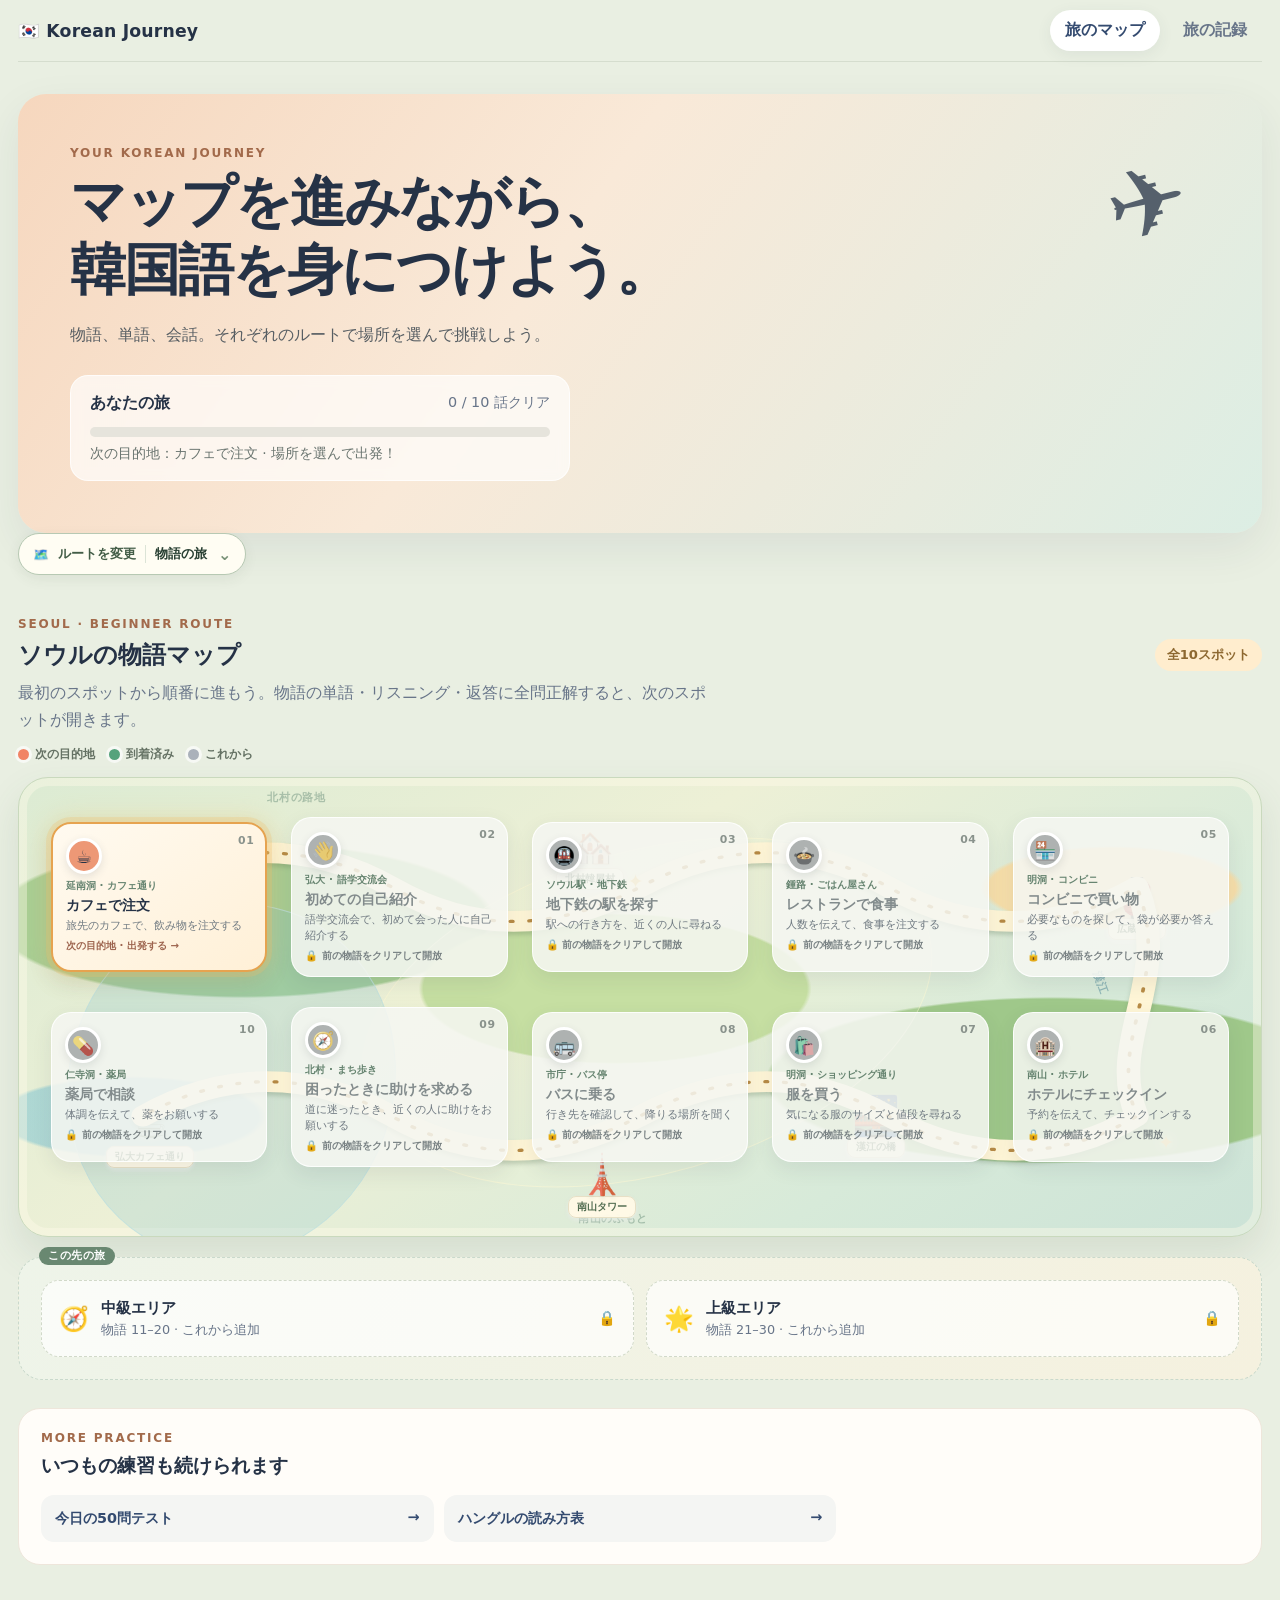
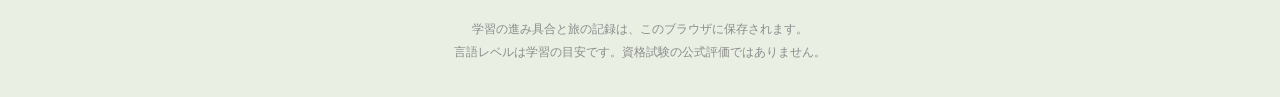
==== commit a9c653c6: "Add files via upload" ====
--- a/index.html
+++ b/index.html
@@ -5,11 +5,11 @@
   <meta name="viewport" content="width=device-width, initial-scale=1">
   <meta name="theme-color" content="#fff8ef">
   <title>Korean Journey — 物語で旅する韓国語</title>
-  <link rel="stylesheet" href="journey.css?v=full-map-v3-20261028">
+  <link rel="stylesheet" href="journey.css?v=map-first-v2-20261028">
   <script src="audio.js?v=female-audio-20261007" defer></script>
   <script src="journey-data.js?v=journey-episodes-20261027" defer></script>
   <script src="questions.js?v=question-bank-map-20261027" defer></script>
-  <script src="journey.js?v=full-map-v3-20261028" defer></script>
+  <script src="journey.js?v=map-first-v2-20261028" defer></script>
 </head>
 <body>
   <main class="journey-app">
@@ -57,7 +57,6 @@
           <button type="button" class="journey-route-tab" data-route="word" aria-pressed="false"><span>📚</span><strong>単語ルート</strong><small>カテゴリー別に単語を学ぶ</small></button>
           <button type="button" class="journey-route-tab" data-route="conversation" aria-pressed="false"><span>💬</span><strong>会話ルート</strong><small>短文・会話を場面別に練習</small></button>
           <button type="button" class="journey-route-tab" data-route="hangul" aria-pressed="false"><span>🔤</span><strong>ハングル入門</strong><small>文字から読み方を練習</small></button>
-          <button type="button" class="journey-route-tab journey-album-shortcut" data-open-album><span>📓</span><strong>旅の記録</strong><small>クリアした物語の思い出</small></button>
         </nav>
       </div>
 
--- a/journey.css
+++ b/journey.css
@@ -205,172 +205,3 @@
   .map-home-screen .story-map{min-height:clamp(285px,calc(100svh - 272px),570px)}
   .map-home-screen .map-stop{min-height:60px}.map-home-screen .stop-state{display:none}
 }
-
-/* The home screen is a full-viewport map. Keep its controls light and on-map. */
-body.map-screen-active{height:100%;min-height:100svh;overflow:hidden;background:#c7d9c0}
-body.map-screen-active .journey-app{width:100%;max-width:none;height:100svh;margin:0}
-body.map-screen-active .topbar,body.map-screen-active footer{display:none}
-body.map-screen-active #homeScreen{position:relative;width:100%;height:100svh;min-height:0;margin:0;padding:0;overflow:hidden}
-body.map-screen-active #homeScreen>.hero,
-body.map-screen-active #homeScreen>.tool-links{display:none!important}
-body.map-screen-active #homeScreen>.map-route-picker{position:absolute;z-index:20;top:14px;left:14px;margin:0}
-body.map-screen-active .route-menu-toggle{min-height:44px;padding:8px 14px;border-color:#fff2c6;background:#1c3150eF;color:#fff4d0;box-shadow:0 5px 18px #14233b50;backdrop-filter:blur(9px)}
-body.map-screen-active .route-menu-toggle>strong{border-color:#ffffff45;color:#fff}
-body.map-screen-active .route-menu-chevron{color:#f7d987}
-body.map-screen-active .journey-route-menu{top:calc(100% + 9px);border-color:#e6d6a9;background:#fff9e9f2}
-body.map-screen-active #homeScreen>.journey-route-panel{position:absolute;inset:0;width:100%;height:100%;min-height:0;margin:0;padding:0!important;overflow:hidden;border:0;border-radius:0}
-body.map-screen-active #storyRoutePanel .map-section{position:absolute;inset:0;height:100%;margin:0}
-body.map-screen-active #storyRoutePanel .section-heading,
-body.map-screen-active #storyRoutePanel .map-instruction,
-body.map-screen-active #storyRoutePanel .map-legend,
-body.map-screen-active #storyRoutePanel .future-levels{display:none!important}
-body.map-screen-active #storyRoutePanel .map-landscape{position:absolute;inset:0;width:100%;height:100%;min-height:0;padding:0;border:0;border-radius:0;background:
-  radial-gradient(ellipse at 83% 14%,#ffd77e 0 4%,#ffd77e38 4.4%,transparent 17%),
-  radial-gradient(ellipse at 10% 82%,#61a7b8 0 9%,transparent 9.5%),
-  radial-gradient(ellipse at 92% 78%,#66aeb9 0 12%,transparent 12.5%),
-  radial-gradient(ellipse at 24% 70%,#91bf80 0 22%,transparent 22.5%),
-  radial-gradient(ellipse at 70% 60%,#a2cb82 0 28%,transparent 28.5%),
-  linear-gradient(180deg,#273959 0%,#455372 25%,#94ad85 48%,#c8d69a 76%,#d9c38c 100%);
-  box-shadow:none}
-body.map-screen-active #storyRoutePanel .map-landscape:before{z-index:0;width:82%;height:68%;left:9%;top:24%;border:2px solid #fff3c980;background:#e4edb820;box-shadow:0 0 0 16px #fff9dc0e,0 0 0 40px #fff9dc0a;transform:rotate(-10deg)}
-body.map-screen-active #storyRoutePanel .map-landscape:after{z-index:0;width:23%;height:110%;left:37%;top:1%;border:3px solid #8bd0d28a;background:#65b7c177;box-shadow:inset 0 0 0 9px #d2f3d23b;transform:rotate(34deg)}
-body.map-screen-active #storyRoutePanel .map-label{z-index:2;color:#fff2c8d9;text-shadow:0 2px 5px #233852a6;font-size:.75rem}
-body.map-screen-active #storyRoutePanel .label-north{top:13%;left:29%}
-body.map-screen-active #storyRoutePanel .label-river{top:42%;right:22%;color:#e8ffffdb}
-body.map-screen-active #storyRoutePanel .label-south{bottom:13%;left:45%}
-body.map-screen-active #storyRoutePanel .map-landmark{z-index:2}
-body.map-screen-active #storyRoutePanel .map-landmark>span{font-size:clamp(2.3rem,5vw,4.7rem)}
-body.map-screen-active #storyRoutePanel .map-landmark small{border-color:#f4d88c;background:#fff4ddef;color:#30435a;font-size:.7rem}
-body.map-screen-active #storyRoutePanel .landmark-palace{top:22%;left:7%}
-body.map-screen-active #storyRoutePanel .landmark-market{top:28%;right:7%}
-body.map-screen-active #storyRoutePanel .landmark-mountain{right:18%;bottom:12%;left:auto}
-body.map-screen-active #storyRoutePanel .landmark-cafe{bottom:13%;left:14%}
-body.map-screen-active #storyRoutePanel .landmark-hanok{top:18%;left:47%}
-body.map-screen-active #storyRoutePanel .landmark-bridge{right:38%;bottom:16%}
-body.map-screen-active #storyRoutePanel .route-line{z-index:1;opacity:.78}
-body.map-screen-active #storyRoutePanel .route-line path{stroke:#fff0c5;stroke-width:25;filter:drop-shadow(0 4px 3px #253a4266)}
-body.map-screen-active #storyRoutePanel .route-line .route-line-center{stroke:#cb754e;stroke-width:3;stroke-dasharray:2 16}
-body.map-screen-active #storyRoutePanel .story-map{position:absolute;z-index:4;inset:10% 4% 7%;display:grid;grid-template-columns:repeat(5,minmax(0,1fr));grid-template-rows:repeat(2,minmax(0,1fr));gap:0;min-height:0}
-body.map-screen-active #storyRoutePanel .map-stop-wrap{align-items:center;padding:5px}
-body.map-screen-active #storyRoutePanel .map-stop{width:min(100%,190px);min-height:clamp(94px,15vh,136px);padding:10px 11px;border:1px solid #fff3d9;background:#fff8e7e8;box-shadow:0 8px 20px #1f314360;backdrop-filter:blur(3px)}
-body.map-screen-active #storyRoutePanel .map-stop:disabled{background:#d5d4c8d9;opacity:.82}
-body.map-screen-active #storyRoutePanel .map-stop-wrap.is-current .map-stop{border:2px solid #ffd264;background:#fff5d9f2;box-shadow:0 0 0 6px #ffdc7d4d,0 10px 28px #182c4a6b}
-body.map-screen-active #storyRoutePanel .map-stop-wrap.is-cleared .map-stop{background:#edffe7eF;box-shadow:0 0 0 3px #7de18f85,0 0 25px #86ef8a9c,0 8px 20px #1f314360}
-body.map-screen-active #storyRoutePanel .map-stop-wrap.is-cleared .stop-details{padding-right:57px}
-body.map-screen-active #storyRoutePanel .stop-marker{width:32px;height:32px;font-size:1rem}
-body.map-screen-active #storyRoutePanel .stop-location{color:#547353;font-size:.62rem}
-body.map-screen-active #storyRoutePanel .stop-title{font-size:.78rem}
-body.map-screen-active #storyRoutePanel .stop-scene{font-size:.62rem}
-body.map-screen-active #storyRoutePanel .stop-state{font-size:.56rem}
-body.map-screen-active #storyRoutePanel .travel-stamp{top:10px;right:8px;width:49px;height:49px}
-body.map-screen-active #storyRoutePanel .map-sparkle{z-index:3}
-body.map-screen-active .quiz-route-panel{background:
-  radial-gradient(ellipse at 8% 75%,#6ea66f 0 16%,transparent 16.5%),
-  radial-gradient(ellipse at 90% 23%,#e8d284 0 13%,transparent 13.5%),
-  radial-gradient(ellipse at 78% 84%,#5b9b9a 0 13%,transparent 13.5%),
-  linear-gradient(180deg,#273959 0%,#455372 26%,#88a77d 52%,#c2d293 78%,#dac18b 100%);box-shadow:none}
-body.map-screen-active .quiz-route-panel:before{inset:13% 5%;border:3px solid #fff0bead;border-radius:47% 53% 46% 54%;box-shadow:0 0 0 20px #fff6db10,0 0 0 55px #fff6db09;transform:rotate(-8deg)}
-body.map-screen-active .quiz-route-panel .section-heading,
-body.map-screen-active .quiz-route-panel>.map-instruction{display:none!important}
-body.map-screen-active .quiz-route-panel .direction-picker{position:absolute;z-index:8;top:14px;right:14px;margin:0}
-body.map-screen-active .quiz-route-panel .direction-option{border-color:#fff1c7;background:#243956dc;color:#fff4d5;box-shadow:0 4px 14px #192b4650}
-body.map-screen-active .quiz-route-panel .direction-option.active{border-color:#ffd56f;background:#fff0c9;color:#35475c}
-body.map-screen-active .quiz-route-map{position:absolute;z-index:4;inset:8% 4% 4%;display:grid;grid-template-columns:repeat(4,minmax(0,1fr));grid-template-rows:repeat(2,minmax(0,1fr));align-content:center;align-items:center;gap:clamp(10px,2vw,26px);max-height:none;overflow:auto;padding:16px 10px}
-body.map-screen-active .quiz-zone{min-height:116px;padding:12px 12px 10px;border:1px solid #fff0c8;background:#fff7e4e8;box-shadow:0 8px 22px #192e4c57;backdrop-filter:blur(3px)}
-body.map-screen-active .quiz-zone:nth-child(5){grid-column:2}
-body.map-screen-active .quiz-zone:nth-child(6){grid-column:3}
-body.map-screen-active .quiz-zone:nth-child(7){grid-column:4}
-body.map-screen-active .quiz-zone-heading{margin-bottom:9px}
-body.map-screen-active .zone-title-group small{color:#57745a}
-body.map-screen-active .quiz-level-track:before{background:#c4d9ae}
-body.map-screen-active #hangulRoutePanel>.section-heading,
-body.map-screen-active #hangulRoutePanel>.map-instruction{display:none!important}
-body.map-screen-active #hangulRoutePanel .hangul-route-zone{position:absolute;top:50%;left:50%;width:min(620px,70vw);margin:0;padding:20px;border:1px solid #fff0c8;border-radius:24px;background:#fff7e4ed;box-shadow:0 12px 36px #192e4c60;transform:translate(-50%,-50%)}
-body.map-screen-active #hangulRoutePanel .quiz-zone-heading{margin-bottom:16px}
-body.map-screen-active #hangulRoutePanel .hangul-level-track{max-width:none}
-body.map-screen-active #hangulRoutePanel .hangul-level-track .quiz-level-node>small{font-size:.7rem}
-@media(max-width:760px){
-  body.map-screen-active #homeScreen>.map-route-picker{top:9px;left:9px}
-  body.map-screen-active .route-menu-toggle{min-height:39px;padding:6px 10px;font-size:.68rem}
-  body.map-screen-active .route-menu-toggle>strong{font-size:.72rem}
-  body.map-screen-active #storyRoutePanel .story-map{inset:8% 3% 4%;grid-template-columns:repeat(2,minmax(0,1fr));grid-template-rows:repeat(5,minmax(0,1fr));overflow:auto}
-  body.map-screen-active #storyRoutePanel .map-stop-wrap:nth-child(n){grid-column:auto;grid-row:auto}
-  body.map-screen-active #storyRoutePanel .map-stop-wrap:nth-child(odd){justify-content:flex-start}
-  body.map-screen-active #storyRoutePanel .map-stop-wrap:nth-child(even){justify-content:flex-end}
-  body.map-screen-active #storyRoutePanel .map-stop{width:min(100%,180px);min-height:clamp(74px,13vh,104px);padding:7px 8px}
-  body.map-screen-active #storyRoutePanel .stop-marker{width:27px;height:27px}
-  body.map-screen-active #storyRoutePanel .stop-location{font-size:.52rem}
-  body.map-screen-active #storyRoutePanel .stop-title{font-size:.68rem}
-  body.map-screen-active #storyRoutePanel .stop-scene{font-size:.53rem;-webkit-line-clamp:1}
-  body.map-screen-active #storyRoutePanel .stop-state{font-size:.49rem}
-  body.map-screen-active #storyRoutePanel .travel-stamp{width:39px;height:39px;top:7px;right:6px}
-  body.map-screen-active #storyRoutePanel .map-landmark>span{font-size:2.2rem}
-  body.map-screen-active #storyRoutePanel .map-landmark small{font-size:.54rem}
-  body.map-screen-active #storyRoutePanel .landmark-palace{top:20%;left:4%}
-  body.map-screen-active #storyRoutePanel .landmark-market{top:22%;right:4%}
-  body.map-screen-active #storyRoutePanel .landmark-mountain{right:10%;bottom:9%}
-  body.map-screen-active #storyRoutePanel .landmark-cafe{bottom:9%;left:6%}
-  body.map-screen-active #storyRoutePanel .landmark-hanok{top:13%;left:43%}
-  body.map-screen-active #storyRoutePanel .landmark-bridge{right:37%;bottom:12%}
-  body.map-screen-active .quiz-route-panel .direction-picker{top:9px;right:8px}
-  body.map-screen-active .quiz-route-panel .direction-option{padding:6px 8px;font-size:.64rem}
-  body.map-screen-active .quiz-route-map{inset:7% 3% 3%;grid-template-columns:repeat(2,minmax(0,1fr));grid-template-rows:repeat(4,minmax(0,1fr));gap:8px;padding:8px 4px}
-  body.map-screen-active .quiz-zone{min-height:0;padding:8px 8px 7px}
-  body.map-screen-active .quiz-zone:nth-child(n){grid-column:auto}
-  body.map-screen-active .quiz-zone:nth-child(7){grid-column:1 / -1;width:calc(50% - 4px);justify-self:center}
-  body.map-screen-active .quiz-zone-heading{gap:6px;margin-bottom:5px}
-  body.map-screen-active .zone-icon{width:28px;height:28px;font-size:.9rem}
-  body.map-screen-active .zone-title-group small{font-size:.5rem}
-  body.map-screen-active .zone-title-group strong{font-size:.72rem}
-  body.map-screen-active .zone-total{padding:3px 5px;font-size:.5rem}
-  body.map-screen-active .quiz-level-track{gap:2px;padding-top:4px}
-  body.map-screen-active .quiz-level-track:before{top:17px}
-  body.map-screen-active .level-node-badge{width:24px;height:24px;font-size:.62rem}
-  body.map-screen-active .quiz-level-node>strong{font-size:.51rem}
-  body.map-screen-active .quiz-level-node>small{font-size:.43rem}
-  body.map-screen-active #hangulRoutePanel .hangul-route-zone{width:calc(100% - 26px);padding:15px}
-}
-@media(max-height:650px) and (min-width:761px){
-  body.map-screen-active #storyRoutePanel .story-map{inset:8% 3% 3%}
-  body.map-screen-active #storyRoutePanel .map-stop{min-height:86px;padding:7px}
-  body.map-screen-active #storyRoutePanel .stop-scene,body.map-screen-active #storyRoutePanel .stop-state{display:none}
-  body.map-screen-active .quiz-route-map{inset:8% 3% 3%;gap:8px}
-  body.map-screen-active .quiz-zone{min-height:90px;padding:7px}
-}
-
-.journey-route-tabs{display:grid;grid-template-columns:repeat(4,minmax(0,1fr));gap:12px;margin:30px 0 24px}
-.journey-route-tab{display:grid;grid-template-columns:42px 1fr;grid-template-rows:auto auto;align-items:center;column-gap:10px;min-height:78px;padding:13px 16px;border:1px solid #e5e3db;border-radius:18px;background:#fffdf9;color:var(--ink);text-align:left;box-shadow:0 7px 20px #3341550a;transition:transform .18s,border-color .18s,box-shadow .18s}
-.journey-route-tab:hover{transform:translateY(-2px);box-shadow:0 10px 25px #33415515}
-.journey-route-tab.active{border:2px solid #e99576;background:#fff7ef;box-shadow:0 0 0 4px #e995761a}
-.journey-route-tab>span{grid-row:1 / span 2;display:grid;place-items:center;width:40px;height:40px;border-radius:14px;background:#f7e4d5;font-size:1.3rem}
-.journey-route-tab:nth-child(2)>span{background:#e3f1e7}.journey-route-tab:nth-child(3)>span{background:#e5ebf7}.journey-route-tab:nth-child(4)>span{background:#f3e9fb}
-.journey-route-tab strong{font-size:.94rem}.journey-route-tab small{color:var(--muted);font-size:.72rem;line-height:1.4}
-.journey-route-panel[hidden]{display:none}
-.quiz-route-panel{padding-top:22px}
-.direction-picker{display:flex;flex-wrap:wrap;gap:8px;margin:16px 0 20px}
-.direction-option{padding:9px 14px;border:1px solid #dfe4de;border-radius:999px;background:#fff;color:#53625a;font-size:.82rem;font-weight:750}
-.direction-option.active{border-color:#5d9b7d;background:#eaf5ee;color:#2d6e4e}
-.quiz-route-map{display:grid;grid-template-columns:repeat(2,minmax(0,1fr));gap:16px}
-.quiz-zone{position:relative;overflow:hidden;padding:18px 18px 16px;border:1px solid #e4e6dc;border-radius:22px;background:linear-gradient(145deg,#fffefa,#f6f8ef);box-shadow:0 9px 24px #344b7009}
-.quiz-zone:after{position:absolute;right:-30px;bottom:-50px;width:140px;height:140px;border:1px solid #d9e8d977;border-radius:50%;content:"";pointer-events:none}
-.quiz-zone.tone-coral{background:linear-gradient(145deg,#fffaf4,#f9eee5)}.quiz-zone.tone-mint{background:linear-gradient(145deg,#f7fff9,#eaf4e9)}.quiz-zone.tone-blue{background:linear-gradient(145deg,#f9fbff,#e9eff8)}.quiz-zone.tone-gold{background:linear-gradient(145deg,#fffdf4,#f5efd9)}
-.quiz-zone-heading{position:relative;z-index:1;display:flex;align-items:center;gap:11px;margin-bottom:14px}
-.zone-icon{display:grid;place-items:center;width:44px;height:44px;flex:none;border:1px solid #ffffffd9;border-radius:15px;background:#ffffffbf;font-size:1.35rem;box-shadow:0 3px 10px #344b700d}
-.zone-title-group{display:grid;gap:2px;min-width:0}.zone-title-group small{color:#788783;font-size:.69rem;font-weight:750}.zone-title-group strong{font-size:1.02rem}.zone-total{margin-left:auto;padding:5px 9px;border-radius:999px;background:#ffffffb8;color:#6b7971;font-size:.7rem;font-weight:800;white-space:nowrap}
-.quiz-level-track{position:relative;z-index:1;display:grid;grid-template-columns:repeat(5,minmax(0,1fr));gap:7px;padding-top:7px}
-.hangul-level-track{grid-template-columns:repeat(3,minmax(0,1fr));max-width:750px;margin:0 auto}
-.quiz-level-track:before{position:absolute;top:24px;left:9%;right:9%;height:5px;border:1px solid #fff;border-radius:99px;background:#d8e6d7;content:""}
-.quiz-level-node{position:relative;z-index:1;display:grid;justify-items:center;align-content:start;gap:4px;min-width:0;padding:0 2px 3px;border:0;background:transparent;color:#334d3c;text-align:center}
-.level-node-badge{display:grid;place-items:center;width:35px;height:35px;border:3px solid white;border-radius:50%;background:#8eb99b;color:white;font-size:.77rem;font-weight:900;box-shadow:0 3px 9px #33415521}
-.quiz-level-node.is-visited .level-node-badge{background:#e5a15e}.quiz-level-node.is-complete .level-node-badge{background:#478c68}
-.quiz-level-node.is-locked .level-node-badge{background:#b7bfbb}.quiz-level-node:disabled{cursor:default;color:#89908e}
-.quiz-level-node.is-open:not(:disabled):hover .level-node-badge{transform:scale(1.11);box-shadow:0 4px 13px #33415530}
-.level-node-badge{transition:transform .16s,box-shadow .16s}.quiz-level-node>strong{font-size:.68rem;white-space:nowrap}.quiz-level-node>small{min-height:1.4em;color:#788783;font-size:.57rem;line-height:1.25}
-.quiz-route-notice{margin:0 0 16px;padding:11px 14px;border:1px solid #cee4d5;border-radius:14px;background:#eff8f0;color:#326c4f;font-size:.88rem;font-weight:800}
-.route-progress-card[hidden]{display:none}
-#wordProgressFill{background:linear-gradient(90deg,#69b98a,#337b62)}
-#conversationProgressFill{background:linear-gradient(90deg,#7ea4de,#586da8)}
-#hangulProgressFill{background:linear-gradient(90deg,#ba8ee1,#8060b4)}
-.route-progress-card .progress-label span{text-align:right}
-@media(max-width:760px){.journey-route-tabs{grid-template-columns:repeat(2,minmax(0,1fr));gap:8px}.journey-route-tab{grid-template-columns:1fr;justify-items:start;gap:7px;min-height:130px;padding:12px}.journey-route-tab>span{grid-row:auto;width:36px;height:36px;border-radius:12px;font-size:1.15rem}.journey-route-tab small{font-size:.67rem}.quiz-route-map{grid-template-columns:1fr;gap:12px}.quiz-zone{padding:16px}}
-@media(max-width:420px){.journey-route-tabs{grid-template-columns:1fr;gap:8px;margin:22px 0 18px}.journey-route-tab{grid-template-columns:38px 1fr;grid-template-rows:auto auto;align-items:center;min-height:68px;padding:10px 12px}.journey-route-tab>span{grid-row:1 / span 2;width:36px;height:36px}.journey-route-tab strong{font-size:.88rem}.journey-route-tab small{font-size:.66rem}.quiz-level-track{gap:3px}.hangul-level-track{grid-template-columns:repeat(3,minmax(0,1fr))}.quiz-zone{padding:14px 10px}.level-node-badge{width:32px;height:32px}.quiz-route-panel .section-heading{align-items:center}}
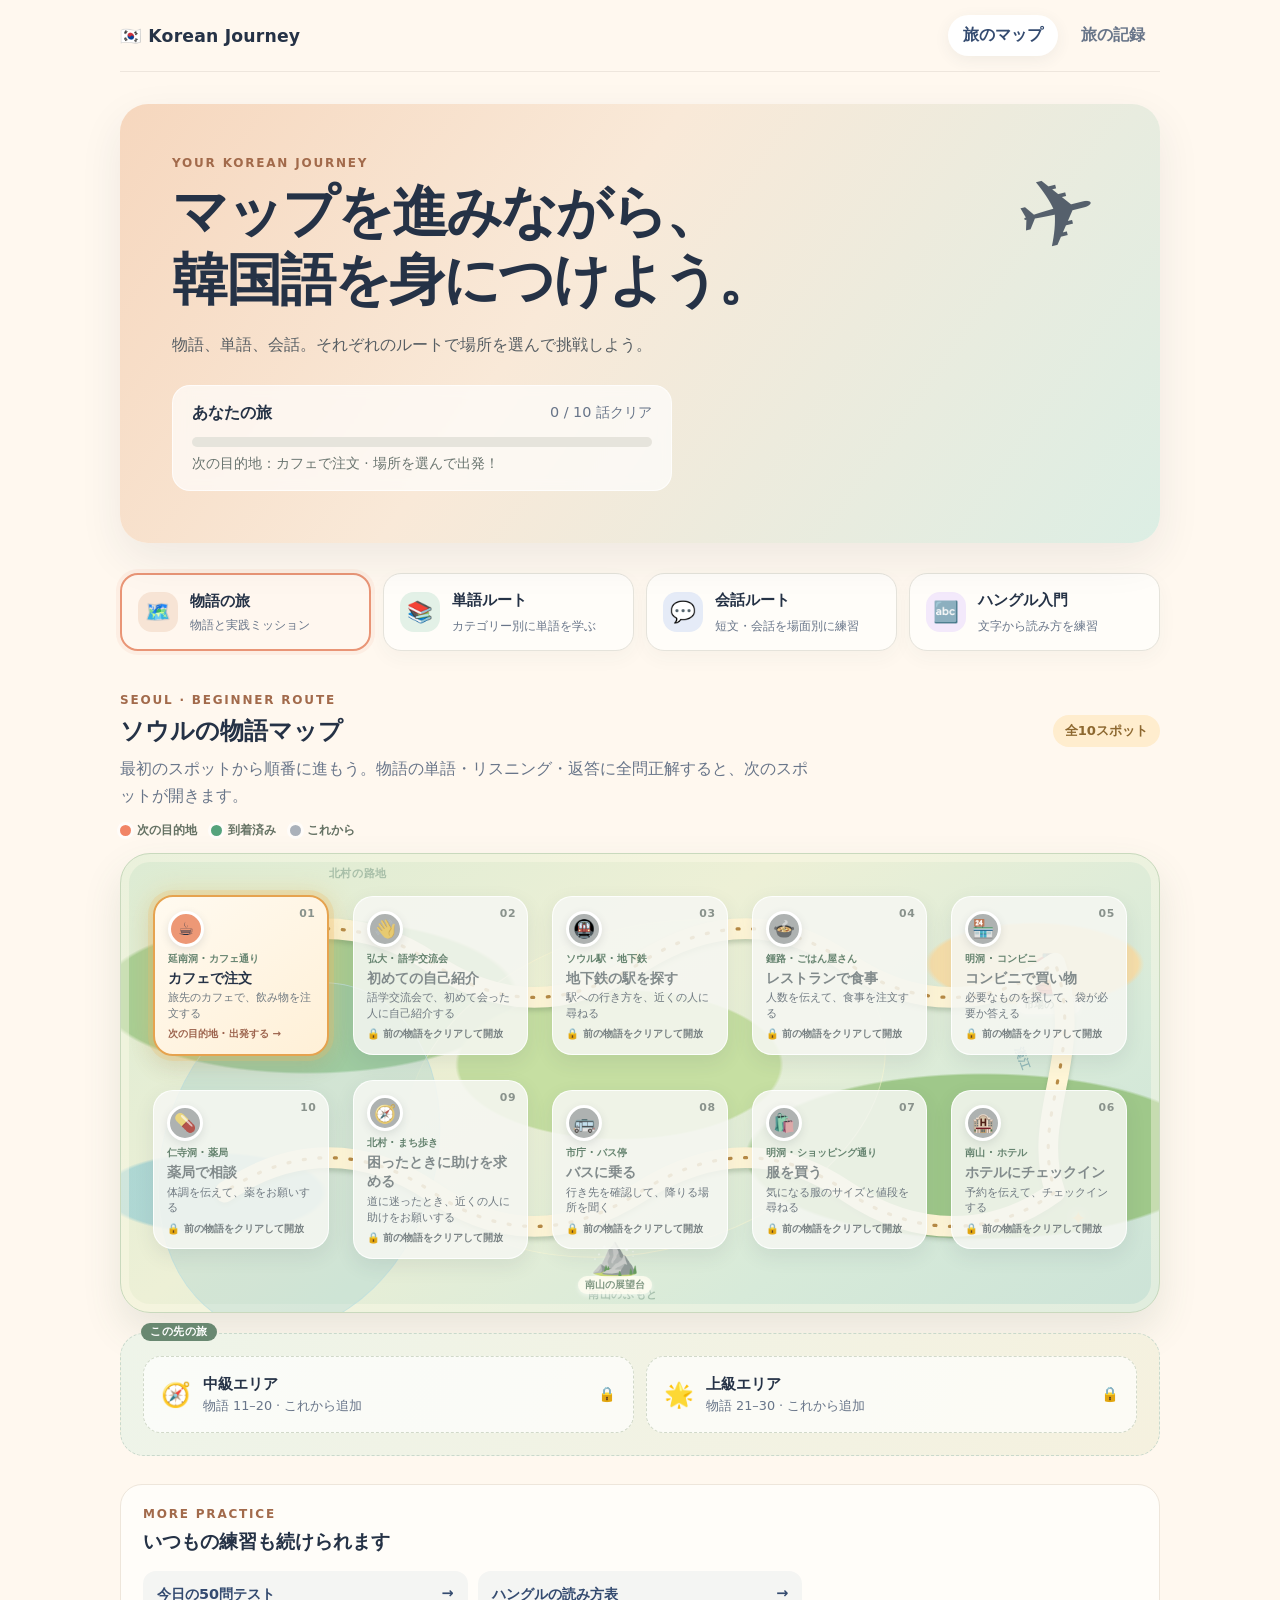
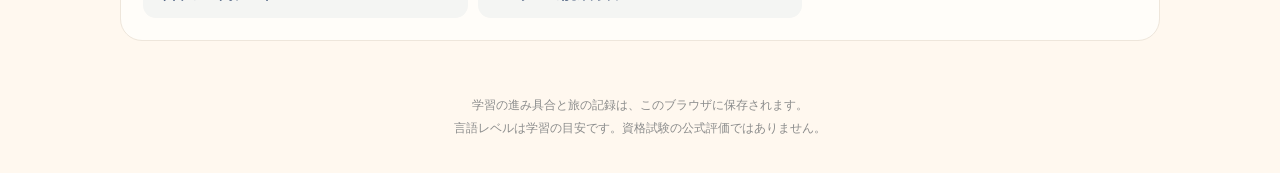
==== commit 3c437fbf: "Add files via upload" ====
--- a/index.html
+++ b/index.html
@@ -5,11 +5,11 @@
   <meta name="viewport" content="width=device-width, initial-scale=1">
   <meta name="theme-color" content="#fff8ef">
   <title>Korean Journey — 物語で旅する韓国語</title>
-  <link rel="stylesheet" href="journey.css?v=map-first-v2-20261028">
+  <link rel="stylesheet" href="journey.css?v=seoul-adventure-map-v1-20261028">
   <script src="audio.js?v=female-audio-20261007" defer></script>
   <script src="journey-data.js?v=journey-episodes-20261027" defer></script>
   <script src="questions.js?v=question-bank-map-20261027" defer></script>
-  <script src="journey.js?v=map-first-v2-20261028" defer></script>
+  <script src="journey.js?v=seoul-adventure-map-v1-20261028" defer></script>
 </head>
 <body>
   <main class="journey-app">
@@ -48,17 +48,12 @@
         </div>
       </section>
 
-      <div class="map-route-picker">
-        <button id="routeMenuToggle" class="route-menu-toggle" type="button" aria-expanded="false" aria-controls="journeyRouteMenu">
-          <span aria-hidden="true">🗺️</span><span>ルートを変更</span><strong id="activeRouteLabel">物語の旅</strong><span class="route-menu-chevron" aria-hidden="true">⌄</span>
-        </button>
-        <nav id="journeyRouteMenu" class="journey-route-menu" aria-label="学習マップを選ぶ" hidden>
-          <button type="button" class="journey-route-tab active" data-route="story" aria-pressed="true"><span>🗺️</span><strong>物語の旅</strong><small>物語と実践ミッション</small></button>
-          <button type="button" class="journey-route-tab" data-route="word" aria-pressed="false"><span>📚</span><strong>単語ルート</strong><small>カテゴリー別に単語を学ぶ</small></button>
-          <button type="button" class="journey-route-tab" data-route="conversation" aria-pressed="false"><span>💬</span><strong>会話ルート</strong><small>短文・会話を場面別に練習</small></button>
-          <button type="button" class="journey-route-tab" data-route="hangul" aria-pressed="false"><span>🔤</span><strong>ハングル入門</strong><small>文字から読み方を練習</small></button>
-        </nav>
-      </div>
+      <nav class="journey-route-tabs" aria-label="学習ルート">
+        <button type="button" class="journey-route-tab active" data-route="story" aria-pressed="true"><span>🗺️</span><strong>物語の旅</strong><small>物語と実践ミッション</small></button>
+        <button type="button" class="journey-route-tab" data-route="word" aria-pressed="false"><span>📚</span><strong>単語ルート</strong><small>カテゴリー別に単語を学ぶ</small></button>
+        <button type="button" class="journey-route-tab" data-route="conversation" aria-pressed="false"><span>💬</span><strong>会話ルート</strong><small>短文・会話を場面別に練習</small></button>
+        <button type="button" class="journey-route-tab" data-route="hangul" aria-pressed="false"><span>🔤</span><strong>ハングル入門</strong><small>文字から読み方を練習</small></button>
+      </nav>
 
       <div id="storyRoutePanel" class="journey-route-panel">
         <section class="map-section" aria-labelledby="mapTitle">
@@ -67,12 +62,9 @@
           <div class="map-legend" aria-label="マップの見方"><span><i class="legend-dot current"></i>次の目的地</span><span><i class="legend-dot cleared"></i>到着済み</span><span><i class="legend-dot locked"></i>これから</span></div>
           <div class="map-landscape">
             <span class="map-label label-north">北村の路地</span><span class="map-label label-river">漢江</span><span class="map-label label-south">南山のふもと</span>
-            <span class="map-landmark landmark-palace" aria-hidden="true"><span>🏯</span><small>景福宮</small></span>
-            <span class="map-landmark landmark-market" aria-hidden="true"><span>🏮</span><small>広蔵市場</small></span>
-            <span class="map-landmark landmark-mountain" aria-hidden="true"><span>🗼</span><small>南山タワー</small></span>
-            <span class="map-landmark landmark-cafe" aria-hidden="true"><span>☕</span><small>弘大カフェ通り</small></span>
-            <span class="map-landmark landmark-hanok" aria-hidden="true"><span>🏘️</span><small>北村韓屋村</small></span>
-            <span class="map-landmark landmark-bridge" aria-hidden="true"><span>🌉</span><small>漢江の橋</small></span>
+            <span class="map-landmark landmark-palace" aria-hidden="true"><span>🏯</span><small>宮殿エリア</small></span>
+            <span class="map-landmark landmark-market" aria-hidden="true"><span>🏮</span><small>市場の小道</small></span>
+            <span class="map-landmark landmark-mountain" aria-hidden="true"><span>⛰️</span><small>南山の展望台</small></span>
             <svg class="route-line" viewBox="0 0 1000 420" preserveAspectRatio="none" aria-hidden="true">
               <path d="M100 100 C155 58 235 58 300 100 S430 142 500 100 S635 58 700 100 S835 142 900 100 C930 185 875 240 900 310 C840 352 765 352 700 310 S570 268 500 310 S365 352 300 310 S165 268 100 310" />
               <path class="route-line-center" d="M100 100 C155 58 235 58 300 100 S430 142 500 100 S635 58 700 100 S835 142 900 100 C930 185 875 240 900 310 C840 352 765 352 700 310 S570 268 500 310 S365 352 300 310 S165 268 100 310" />
--- a/journey.css
+++ b/journey.css
@@ -104,104 +104,39 @@
 }
 @media(prefers-reduced-motion:reduce){.map-sparkle,.map-stop-wrap.is-current .stop-marker{animation:none}}
 
-/* Map-first home: keep the Seoul world visible and put route switching in one control. */
-body{background:#e9efe2}
-.journey-app{width:min(100% - 36px,1440px)}
-.topbar{height:62px;border-bottom-color:#61765a25}
-.map-home-screen{height:calc(100svh - 62px);min-height:610px;display:flex;flex-direction:column;gap:10px;padding:12px 0 18px;overflow-y:auto}
-.map-home-screen .hero{display:grid;grid-template-columns:minmax(180px,1fr) auto;align-items:center;gap:8px 24px;flex:none;padding:12px 18px;border:1px solid #ffffffb8;border-radius:18px;background:linear-gradient(105deg,#fffaf0ed,#edf5e8e8 56%,#e2f0e8e8);box-shadow:0 5px 20px #354d3710}
-.map-home-screen .hero:after{display:none}
-.map-home-screen .hero .eyebrow{grid-column:1;margin:0;color:#71856c;font-size:.63rem}
-.map-home-screen .hero h1{grid-column:1;grid-row:2;margin:0;font-size:clamp(1.12rem,2vw,1.55rem);letter-spacing:-.02em;line-height:1.25}
-.map-home-screen .hero h1 br{display:none}
-.map-home-screen .hero>p:not(.eyebrow){display:none}
-.map-home-screen .progress-card{grid-column:2;grid-row:1 / span 2;width:min(100%,330px);margin:0;padding:10px 13px;border-color:#ffffffd9;border-radius:14px;background:#ffffffa9}
-.map-home-screen .progress-label strong{font-size:.84rem}.map-home-screen .progress-label span{font-size:.78rem}
-.map-home-screen .progress-track{height:7px;margin:7px 0 5px}.map-home-screen .progress-card p{font-size:.72rem;line-height:1.35}
-.map-route-picker{position:relative;z-index:8;align-self:flex-start;flex:none}
-.route-menu-toggle{display:flex;align-items:center;gap:9px;min-height:42px;padding:8px 14px;border:1px solid #b7c9b3;border-radius:999px;background:#fffdf3;color:#435d47;font-size:.8rem;font-weight:750;box-shadow:0 4px 14px #354d3712}
-.route-menu-toggle>strong{padding-left:9px;border-left:1px solid #dce4d7;color:#283f32;font-size:.84rem}
-.route-menu-chevron{margin-left:2px;color:#789176;font-size:1rem;transition:transform .18s}
-.route-menu-toggle[aria-expanded="true"] .route-menu-chevron{transform:rotate(180deg)}
-.journey-route-menu{position:absolute;top:calc(100% + 8px);left:0;display:grid;grid-template-columns:repeat(2,minmax(190px,1fr));gap:8px;width:min(470px,calc(100vw - 30px));padding:10px;border:1px solid #d5dfcf;border-radius:18px;background:#fffdf4f5;box-shadow:0 15px 38px #263b2c30;backdrop-filter:blur(12px)}
-.journey-route-menu[hidden]{display:none}
-.journey-route-menu .journey-route-tab{min-height:66px;padding:9px 11px;border-radius:13px;box-shadow:none}
-.journey-route-menu .journey-route-tab strong{font-size:.8rem}.journey-route-menu .journey-route-tab small{font-size:.64rem}
-.journey-route-menu .journey-route-tab>span{width:34px;height:34px;border-radius:11px;font-size:1.1rem}
-.journey-route-menu .journey-route-tab.active{border:1px solid #e99576;background:#fff3e8;box-shadow:0 0 0 2px #e995761a}
-.map-home-screen>.journey-route-panel{flex:1;min-height:0;margin:0;padding:0}
-.map-home-screen .map-section{margin:0}
-.map-home-screen .section-heading{margin:0 0 7px}
-.map-home-screen .section-heading h2{font-size:clamp(1.05rem,1.8vw,1.4rem)}
-.map-home-screen .section-heading .eyebrow{margin-bottom:3px;font-size:.58rem}
-.map-home-screen .map-instruction{max-width:900px;margin:0 0 8px;font-size:.8rem;line-height:1.45}
-.map-home-screen .map-legend{margin:0 0 8px;font-size:.7rem}
-.map-home-screen .map-landscape{min-height:clamp(390px,calc(100svh - 276px),700px);padding:20px;border-radius:24px;background-color:#d9e8ca}
-.map-home-screen .story-map{min-height:clamp(330px,calc(100svh - 355px),620px);grid-template-rows:repeat(2,minmax(150px,1fr))}
-.map-home-screen .map-stop-wrap{padding:8px 5px}
-.map-home-screen .map-stop{min-height:132px;padding:11px 10px;border-radius:16px;background:#fffdf2e8}
-.map-home-screen .stop-marker{width:34px;height:34px}
-.map-home-screen .stop-title{font-size:.8rem}.map-home-screen .stop-scene{font-size:.63rem}.map-home-screen .stop-state{font-size:.6rem}
-.map-landmark{filter:drop-shadow(0 2px 2px #ffffffb8)}
-.map-landmark>span{font-size:clamp(1.8rem,3vw,3rem);filter:drop-shadow(0 3px 2px #394a3824)}
-.map-landmark small{padding:3px 8px;border:1px solid #e7e0c6;border-radius:8px;background:#fff9e6ed;color:#526d51;font-size:.62rem;box-shadow:0 2px 5px #31493415}
-.landmark-cafe{left:7%;bottom:15%}.landmark-hanok{left:43%;top:11%}.landmark-bridge{right:28%;bottom:17%}
-.map-home-screen .quiz-route-panel{position:relative;isolation:isolate;overflow:hidden;padding:15px 17px;border:1px solid #c4d6bd;border-radius:25px;background:radial-gradient(ellipse at 10% 80%,#a3cc9b 0 18%,transparent 18.5%),radial-gradient(ellipse at 85% 18%,#e9d99f 0 13%,transparent 13.5%),radial-gradient(ellipse at 74% 80%,#a9d0bd 0 16%,transparent 16.5%),linear-gradient(145deg,#d9e8c9,#edf0d6 43%,#d4e8dc);box-shadow:inset 0 0 0 6px #fff8e56b,0 10px 27px #425b401c}
-.map-home-screen .quiz-route-panel:before{position:absolute;z-index:-1;inset:9% 4%;border:2px solid #fff6d6a8;border-radius:48% 52% 45% 55%;content:"";transform:rotate(-7deg);pointer-events:none}
-.map-home-screen .quiz-route-panel>.section-heading,.map-home-screen .quiz-route-panel>.map-instruction,.map-home-screen .direction-picker,.map-home-screen .quiz-zone{position:relative;z-index:1}
-.map-home-screen .quiz-route-panel .section-heading h2{font-size:1.2rem}
-.map-home-screen .quiz-route-panel .map-instruction{max-width:740px;margin:0 0 7px}
-.map-home-screen .quiz-route-panel .pill{padding:5px 9px;font-size:.7rem}
-.map-home-screen .direction-picker{margin:8px 0 12px}
-.map-home-screen .direction-option{padding:7px 11px;font-size:.75rem}
-.map-home-screen .quiz-route-map{grid-template-columns:repeat(2,minmax(0,1fr));gap:10px;max-height:calc(100svh - 296px);overflow:auto;padding:3px 5px 8px;scrollbar-color:#a5bd9b transparent;scrollbar-width:thin}
-.map-home-screen .quiz-zone{padding:11px 13px 10px;border-color:#ffffffbd;border-radius:17px;background:#fffdf0e8;box-shadow:0 5px 16px #354d3714}
-.map-home-screen .quiz-zone:after{right:-40px;bottom:-70px;border-color:#9dbc9066}
-.map-home-screen .quiz-zone-heading{gap:8px;margin-bottom:7px}
-.map-home-screen .zone-icon{width:34px;height:34px;border-radius:11px;font-size:1.1rem}
-.map-home-screen .zone-title-group small{font-size:.61rem}.map-home-screen .zone-title-group strong{font-size:.88rem}
-.map-home-screen .zone-total{padding:4px 7px;font-size:.62rem}
-.map-home-screen .quiz-level-track{padding-top:5px}.map-home-screen .quiz-level-track:before{top:21px;height:4px}
-.map-home-screen .level-node-badge{width:30px;height:30px;border-width:2px}
-.map-home-screen .quiz-level-node>strong{font-size:.62rem}.map-home-screen .quiz-level-node>small{font-size:.53rem}
-.map-home-screen .hangul-route-zone{margin-top:10px;padding:14px;border:1px solid #ffffffbd;border-radius:18px;background:#fffdf0e8}
-.map-home-screen .tool-links{display:none}
-@media(max-width:760px){
-  .journey-app{width:calc(100% - 20px)}
-  .topbar{height:56px}.map-home-screen{height:calc(100svh - 56px);min-height:540px;padding-top:8px;gap:8px}
-  .map-home-screen .hero{grid-template-columns:minmax(0,1fr) auto;gap:6px 8px;padding:9px 11px;border-radius:15px}
-  .map-home-screen .hero h1{font-size:1rem}.map-home-screen .hero .eyebrow{font-size:.52rem}
-  .map-home-screen .progress-card{width:min(47vw,220px);padding:8px 9px}
-  .map-home-screen .progress-label{align-items:flex-start;flex-direction:column;gap:1px}.map-home-screen .progress-label strong{font-size:.7rem}.map-home-screen .progress-label span{font-size:.66rem}.map-home-screen .progress-card p{font-size:.61rem}
-  .route-menu-toggle{min-height:38px;padding:7px 11px;font-size:.72rem}.route-menu-toggle>strong{font-size:.76rem}
-  .journey-route-menu{grid-template-columns:1fr;width:min(300px,calc(100vw - 24px));padding:8px}
-  .journey-route-menu .journey-route-tab{grid-template-columns:34px 1fr;grid-template-rows:auto auto;min-height:54px}.journey-route-menu .journey-route-tab>span{grid-row:1 / span 2}
-  .map-home-screen .map-section>.section-heading{margin-bottom:4px}.map-home-screen .section-heading h2{font-size:1rem}.map-home-screen .section-heading .pill{font-size:.62rem;padding:4px 7px}
-  .map-home-screen .map-instruction{font-size:.68rem;line-height:1.35}.map-home-screen .map-legend{gap:8px;font-size:.61rem}
-  .map-home-screen .map-landscape{min-height:clamp(340px,calc(100svh - 234px),660px);padding:12px 9px;border-radius:18px}
-  .map-home-screen .story-map{min-height:clamp(300px,calc(100svh - 286px),600px);grid-template-columns:1fr;grid-template-rows:none;gap:5px}
-  .map-home-screen .map-stop-wrap,.map-home-screen .map-stop-wrap:nth-child(n){padding:3px 0 3px 10px}
-  .map-home-screen .map-stop{min-height:66px;padding:7px 9px;border-radius:13px}
-  .map-home-screen .stop-marker{width:29px;height:29px;font-size:.92rem}.map-home-screen .stop-details{gap:1px}
-  .map-home-screen .stop-location{font-size:.55rem}.map-home-screen .stop-title{font-size:.72rem}.map-home-screen .stop-scene{font-size:.56rem}.map-home-screen .stop-state{margin-top:1px;font-size:.52rem}
-  .map-home-screen .travel-stamp{top:7px;right:7px;width:43px;height:43px}.map-home-screen .travel-stamp strong{font-size:.75rem}.map-home-screen .travel-stamp small{font-size:.44rem}
-  .map-home-screen .map-landmark>span{font-size:1.6rem}.map-home-screen .map-landmark small{font-size:.5rem;padding:2px 5px}
-  .map-home-screen .landmark-hanok{left:auto;right:7px;top:3%}.map-home-screen .landmark-cafe{left:auto;right:7px;bottom:5%}.map-home-screen .landmark-bridge{display:none}
-  .map-home-screen .quiz-route-panel{padding:11px 10px;border-radius:18px}
-  .map-home-screen .quiz-route-panel .section-heading h2{font-size:1rem}.map-home-screen .quiz-route-panel .section-heading{margin-bottom:5px}
-  .map-home-screen .quiz-route-panel .map-instruction{font-size:.65rem}
-  .map-home-screen .direction-picker{margin:6px 0 8px}.map-home-screen .direction-option{padding:6px 8px;font-size:.66rem}
-  .map-home-screen .quiz-route-map{grid-template-columns:1fr;gap:7px;max-height:calc(100svh - 245px);padding:2px 3px 7px}
-  .map-home-screen .quiz-zone{padding:8px 10px;border-radius:14px}
-  .map-home-screen .quiz-zone-heading{margin-bottom:4px}.map-home-screen .zone-icon{width:29px;height:29px;font-size:.95rem}
-  .map-home-screen .zone-title-group small{font-size:.54rem}.map-home-screen .zone-title-group strong{font-size:.77rem}.map-home-screen .zone-total{font-size:.56rem}
-  .map-home-screen .quiz-level-track{gap:2px}.map-home-screen .quiz-level-track:before{top:18px}
-  .map-home-screen .level-node-badge{width:25px;height:25px}.map-home-screen .quiz-level-node>strong{font-size:.55rem}.map-home-screen .quiz-level-node>small{font-size:.46rem}
-  .map-home-screen .hangul-route-zone{margin-top:6px;padding:10px}.map-home-screen .hangul-route-zone .quiz-zone-heading{margin-bottom:8px}
-}
-@media(max-width:390px){
-  .map-home-screen .progress-card{width:45vw}.map-home-screen .hero h1{font-size:.92rem}
-  .map-home-screen .map-landscape{min-height:clamp(320px,calc(100svh - 222px),620px)}
-  .map-home-screen .story-map{min-height:clamp(285px,calc(100svh - 272px),570px)}
-  .map-home-screen .map-stop{min-height:60px}.map-home-screen .stop-state{display:none}
-}
+.journey-route-tabs{display:grid;grid-template-columns:repeat(4,minmax(0,1fr));gap:12px;margin:30px 0 24px}
+.journey-route-tab{display:grid;grid-template-columns:42px 1fr;grid-template-rows:auto auto;align-items:center;column-gap:10px;min-height:78px;padding:13px 16px;border:1px solid #e5e3db;border-radius:18px;background:#fffdf9;color:var(--ink);text-align:left;box-shadow:0 7px 20px #3341550a;transition:transform .18s,border-color .18s,box-shadow .18s}
+.journey-route-tab:hover{transform:translateY(-2px);box-shadow:0 10px 25px #33415515}
+.journey-route-tab.active{border:2px solid #e99576;background:#fff7ef;box-shadow:0 0 0 4px #e995761a}
+.journey-route-tab>span{grid-row:1 / span 2;display:grid;place-items:center;width:40px;height:40px;border-radius:14px;background:#f7e4d5;font-size:1.3rem}
+.journey-route-tab:nth-child(2)>span{background:#e3f1e7}.journey-route-tab:nth-child(3)>span{background:#e5ebf7}.journey-route-tab:nth-child(4)>span{background:#f3e9fb}
+.journey-route-tab strong{font-size:.94rem}.journey-route-tab small{color:var(--muted);font-size:.72rem;line-height:1.4}
+.journey-route-panel[hidden]{display:none}
+.quiz-route-panel{padding-top:22px}
+.direction-picker{display:flex;flex-wrap:wrap;gap:8px;margin:16px 0 20px}
+.direction-option{padding:9px 14px;border:1px solid #dfe4de;border-radius:999px;background:#fff;color:#53625a;font-size:.82rem;font-weight:750}
+.direction-option.active{border-color:#5d9b7d;background:#eaf5ee;color:#2d6e4e}
+.quiz-route-map{display:grid;grid-template-columns:repeat(2,minmax(0,1fr));gap:16px}
+.quiz-zone{position:relative;overflow:hidden;padding:18px 18px 16px;border:1px solid #e4e6dc;border-radius:22px;background:linear-gradient(145deg,#fffefa,#f6f8ef);box-shadow:0 9px 24px #344b7009}
+.quiz-zone:after{position:absolute;right:-30px;bottom:-50px;width:140px;height:140px;border:1px solid #d9e8d977;border-radius:50%;content:"";pointer-events:none}
+.quiz-zone.tone-coral{background:linear-gradient(145deg,#fffaf4,#f9eee5)}.quiz-zone.tone-mint{background:linear-gradient(145deg,#f7fff9,#eaf4e9)}.quiz-zone.tone-blue{background:linear-gradient(145deg,#f9fbff,#e9eff8)}.quiz-zone.tone-gold{background:linear-gradient(145deg,#fffdf4,#f5efd9)}
+.quiz-zone-heading{position:relative;z-index:1;display:flex;align-items:center;gap:11px;margin-bottom:14px}
+.zone-icon{display:grid;place-items:center;width:44px;height:44px;flex:none;border:1px solid #ffffffd9;border-radius:15px;background:#ffffffbf;font-size:1.35rem;box-shadow:0 3px 10px #344b700d}
+.zone-title-group{display:grid;gap:2px;min-width:0}.zone-title-group small{color:#788783;font-size:.69rem;font-weight:750}.zone-title-group strong{font-size:1.02rem}.zone-total{margin-left:auto;padding:5px 9px;border-radius:999px;background:#ffffffb8;color:#6b7971;font-size:.7rem;font-weight:800;white-space:nowrap}
+.quiz-level-track{position:relative;z-index:1;display:grid;grid-template-columns:repeat(5,minmax(0,1fr));gap:7px;padding-top:7px}
+.hangul-level-track{grid-template-columns:repeat(3,minmax(0,1fr));max-width:750px;margin:0 auto}
+.quiz-level-track:before{position:absolute;top:24px;left:9%;right:9%;height:5px;border:1px solid #fff;border-radius:99px;background:#d8e6d7;content:""}
+.quiz-level-node{position:relative;z-index:1;display:grid;justify-items:center;align-content:start;gap:4px;min-width:0;padding:0 2px 3px;border:0;background:transparent;color:#334d3c;text-align:center}
+.level-node-badge{display:grid;place-items:center;width:35px;height:35px;border:3px solid white;border-radius:50%;background:#8eb99b;color:white;font-size:.77rem;font-weight:900;box-shadow:0 3px 9px #33415521}
+.quiz-level-node.is-visited .level-node-badge{background:#e5a15e}.quiz-level-node.is-complete .level-node-badge{background:#478c68}
+.quiz-level-node.is-locked .level-node-badge{background:#b7bfbb}.quiz-level-node:disabled{cursor:default;color:#89908e}
+.quiz-level-node.is-open:not(:disabled):hover .level-node-badge{transform:scale(1.11);box-shadow:0 4px 13px #33415530}
+.level-node-badge{transition:transform .16s,box-shadow .16s}.quiz-level-node>strong{font-size:.68rem;white-space:nowrap}.quiz-level-node>small{min-height:1.4em;color:#788783;font-size:.57rem;line-height:1.25}
+.quiz-route-notice{margin:0 0 16px;padding:11px 14px;border:1px solid #cee4d5;border-radius:14px;background:#eff8f0;color:#326c4f;font-size:.88rem;font-weight:800}
+.route-progress-card[hidden]{display:none}
+#wordProgressFill{background:linear-gradient(90deg,#69b98a,#337b62)}
+#conversationProgressFill{background:linear-gradient(90deg,#7ea4de,#586da8)}
+#hangulProgressFill{background:linear-gradient(90deg,#ba8ee1,#8060b4)}
+.route-progress-card .progress-label span{text-align:right}
+@media(max-width:760px){.journey-route-tabs{grid-template-columns:repeat(2,minmax(0,1fr));gap:8px}.journey-route-tab{grid-template-columns:1fr;justify-items:start;gap:7px;min-height:130px;padding:12px}.journey-route-tab>span{grid-row:auto;width:36px;height:36px;border-radius:12px;font-size:1.15rem}.journey-route-tab small{font-size:.67rem}.quiz-route-map{grid-template-columns:1fr;gap:12px}.quiz-zone{padding:16px}}
+@media(max-width:420px){.journey-route-tabs{grid-template-columns:1fr;gap:8px;margin:22px 0 18px}.journey-route-tab{grid-template-columns:38px 1fr;grid-template-rows:auto auto;align-items:center;min-height:68px;padding:10px 12px}.journey-route-tab>span{grid-row:1 / span 2;width:36px;height:36px}.journey-route-tab strong{font-size:.88rem}.journey-route-tab small{font-size:.66rem}.quiz-level-track{gap:3px}.hangul-level-track{grid-template-columns:repeat(3,minmax(0,1fr))}.quiz-zone{padding:14px 10px}.level-node-badge{width:32px;height:32px}.quiz-route-panel .section-heading{align-items:center}}
